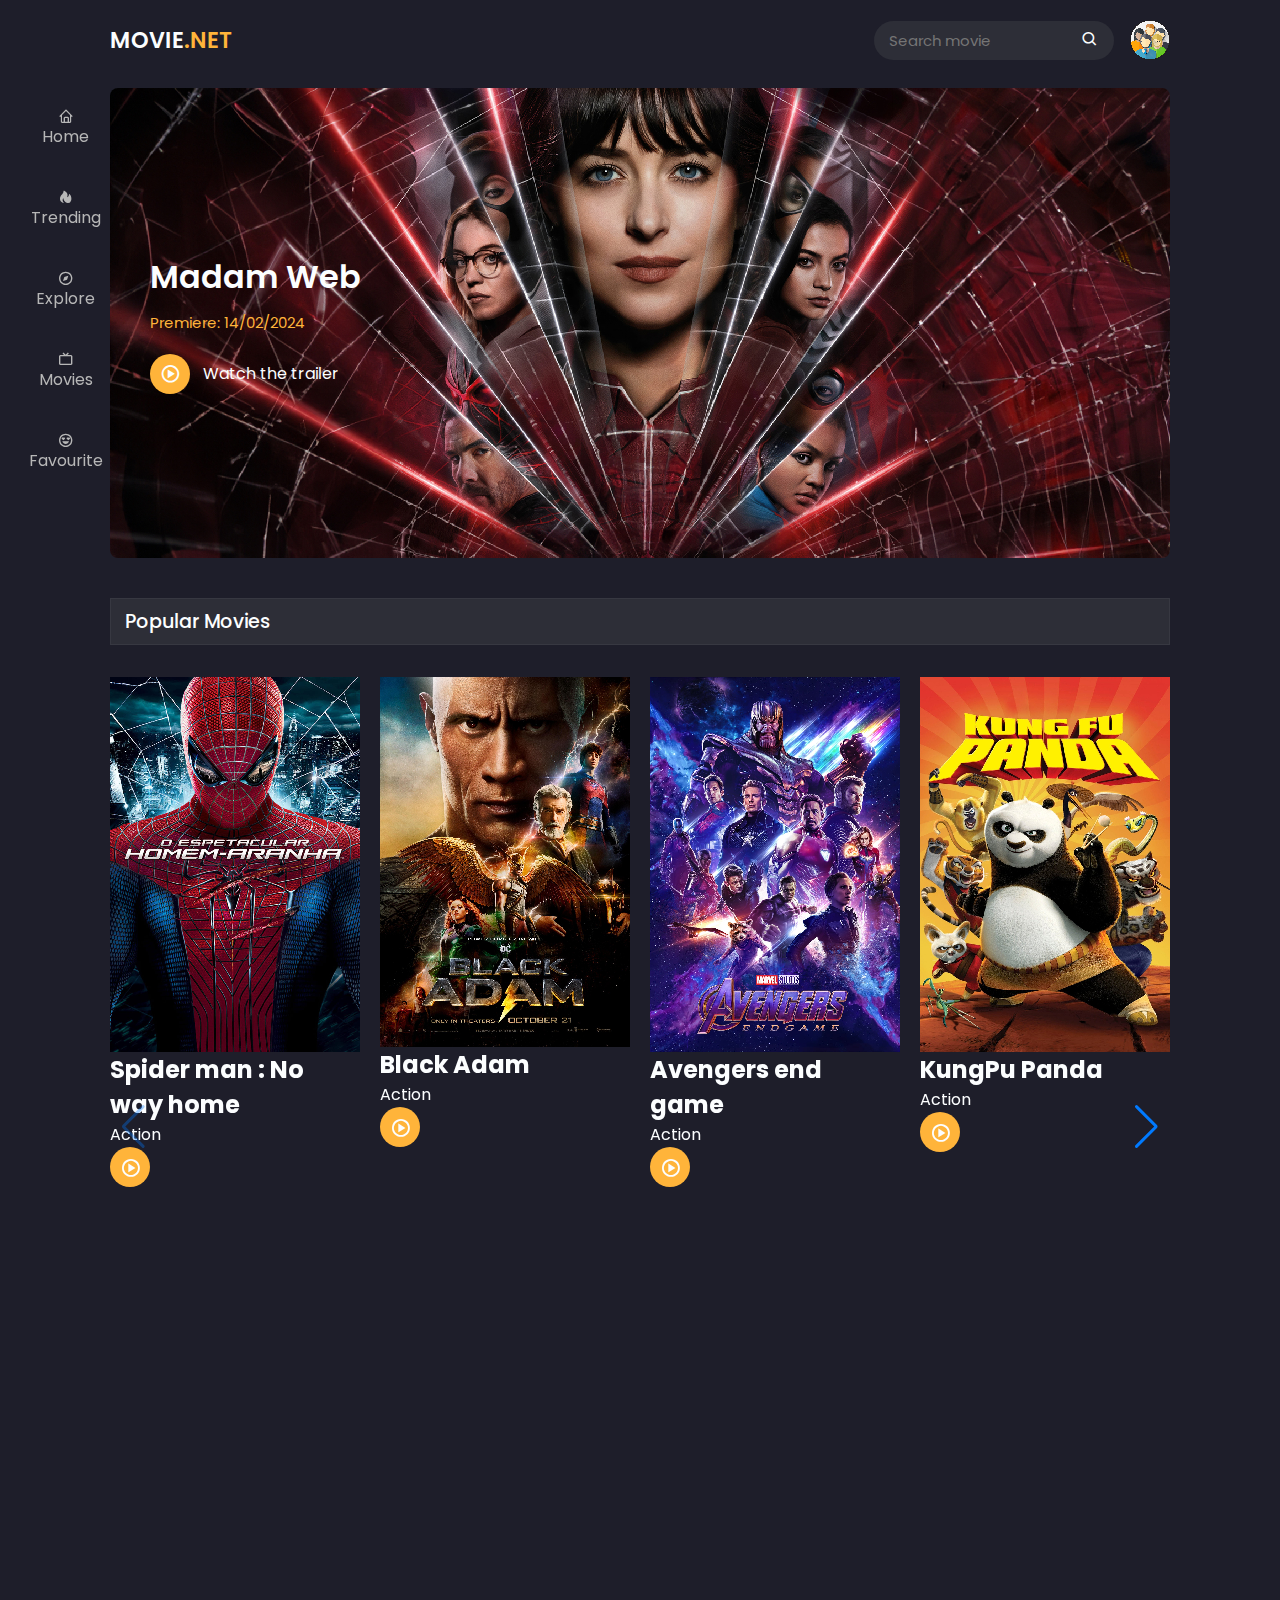
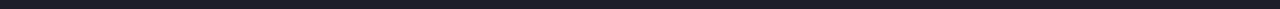
==== index.html @ 49a310e8 "bai don an co so" ====
<html lang="en">
<head>
    <meta charset="UTF-8">
    <meta name="viewport" content="width=device-width, initial-scale=1.0">
    <title>Xem Phim.net | Kho Phim hay mọi thời đại</title>
    <link rel="stylesheet" href="./style.css">
    <link rel="stylesheet" href="./css/swiper-bundle.min.css" class="css">
    <link rel="shortcut icon" href="img/fav-icon.png" type="image/x-icon">
    <link href='https://unpkg.com/boxicons@2.1.4/css/boxicons.min.css' rel='stylesheet'>
</head>
<body>
    <head>
        <div class="nav container">
            <a href="index.html" class="logo">
                Movie<span>.Net</span>
            </a>
            <div class="search-box">
                <input type="search" name="" id="search-input" placeholder="Search movie">
                <i class='bx bx-search'></i>
        </div>
        <a href="#" class="user">
            <img src="img/user.png" alt="" class="user-img">
        </a>
        <div class="navbar">
            <a href="#Home" class="nav-link">
                <i class='bx bx-home'></i>
                <span class="nav-link-title">Home</span>
            </a>
            <a href="#Trending" class="nav-link">
                <i class='bx bxs-hot'></i>
                <span class="nav-link-title">Trending</span>
            </a>
            <a href="#Explore" class="nav-link">
                <i class='bx bx-compass' ></i>
                <span class="nav-link-title">Explore</span>
            </a>
            <a href="#Movies" class="nav-link">
                <i class='bx bx-tv' ></i>
                <span class="nav-link-title">Movies</span>
            </a>
            <a href="#Favourite" class="nav-link">
                <i class='bx bx-happy-heart-eyes' ></i>
                <span class="nav-link-title">Favourite</span>
            </a>
        </div>
        </div>
    </head>
    <section class="home container" id="home">
        <img src="img/background1.jpg" alt="" class="home-img">
        <div class="home-text">
            <h1 class="home-title">Madam Web</h1>
            <p>Premiere: 14/02/2024</p>
            <a href="#" class="watch-btn">
                <i class='bx bx-play-circle'></i>
                <span>Watch the trailer</span>
            </a>
        </div>
    </section>
    <section class="popular container" id="">
        <div class="heading">
            <h2 class="heading-title">Popular Movies</h2>
        </div>
        <div class="popular-content swiper">
            <div class="swiper-wrapper">
                <!-- movie 1 -->
                <div class="swiper-slide">
                    <div class="movie-box">
                        <img src="img/spiderman.jpg" alt="" class="movie-box-">
                        <div class="box-">
                            <h2 class="movie-title">Spider man : No way home</h2>
                            <span class="movie-type">Action</span>
                            <a href="#" class="watch-btn play-btn">
                                <i class='bx bx-play-circle'></i>
                            </a>
                        </div>
                    </div>
                </div>
                <!-- movie 2 -->
                <div class="swiper-slide">
                    <div class="movie-box">
                        <img src="img/blackadam.jpg" alt="" class="movie-box-">
                        <div class="box-">
                            <h2 class="movie-title">Black Adam</h2>
                            <span class="movie-type">Action</span>
                            <a href="#" class="watch-btn play-btn">
                                <i class='bx bx-play-circle'></i>
                            </a>
                        </div>
                    </div>
                </div>
                <!-- movie 3 -->
                <div class="swiper-slide">
                    <div class="movie-box">
                        <img src="img/avenger.jpg" alt="" class="movie-box-">
                        <div class="box-">
                            <h2 class="movie-title">Avengers end game</h2>
                            <span class="movie-type">Action</span>
                            <a href="#" class="watch-btn play-btn">
                                <i class='bx bx-play-circle'></i>
                            </a>
                        </div>
                    </div>
                </div>
                <!-- movie 4 -->
                <div class="swiper-slide">
                    <div class="movie-box">
                        <img src="img/panda.jpg" alt="" class="movie-box-">
                        <div class="box-">
                            <h2 class="movie-title">KungPu Panda</h2>
                            <span class="movie-type">Action</span>
                            <a href="#" class="watch-btn play-btn">
                                <i class='bx bx-play-circle'></i>
                            </a>
                        </div>
                    </div>
                </div>
                <!-- movie 5 -->
                <div class="swiper-slide">
                    <div class="movie-box">
                        <img src="img/The Shawshank Redemption.jpg" alt="" class="movie-box-">
                        <div class="box-">
                            <h2 class="movie-title">The Shawshank Redemption</h2>
                            <span class="movie-type">Action</span>
                            <a href="#" class="watch-btn play-btn">
                                <i class='bx bx-play-circle'></i>
                            </a>
                        </div>
                    </div>
                </div>
                <!-- movie 6 -->
                <div class="swiper-slide">
                    <div class="movie-box">
                        <img src="img/thedark.jpg" alt="" class="movie-box-">
                        <div class="box-">
                            <h2 class="movie-title">The Dark Knight</h2>
                            <span class="movie-type">Action</span>
                            <a href="#" class="watch-btn play-btn">
                                <i class='bx bx-play-circle'></i>
                            </a>
                        </div>
                    </div>
                </div>
                <!-- movie 7 -->
                <div class="swiper-slide">
                    <div class="movie-box">
                        <img src="img/meodihia.jpg" alt="" class="movie-box-">
                        <div class="box-">
                            <h2 class="movie-title">Puss in Boots: The Last Wish</h2>
                            <span class="movie-type">Action</span>
                            <a href="#" class="watch-btn play-btn">
                                <i class='bx bx-play-circle'></i>
                            </a>
                        </div>
                    </div>
                </div>
                <!-- movie 8 -->
                <div class="swiper-slide">
                    <div class="movie-box">
                        <img src="img/aquaman.jpg" alt="" class="movie-box-">
                        <div class="box-">
                            <h2 class="movie-title">Aquaman and the Lost Kingdom</h2>
                            <span class="movie-type">Action</span>
                            <a href="#" class="watch-btn play-btn">
                                <i class='bx bx-play-circle'></i>
                            </a>
                        </div>
                    </div>
                </div>


              </div>
              <div class="swiper-button-next"></div>
              <div class="swiper-button-prev"></div>
        </div>
    </section>






    <script src="./js/swiper-bundle.min.js"></script>
    <script src="js/main.js"></script>
</body>
</html>
---- style.css ----
@import url('https://fonts.googleapis.com/css2?family=Poppins:wght@400;500;600;700&display=swap');
*{
    font-family: "Poppins", sans-serif;
    margin: 0;
    padding: 0;
    scroll-behavior: smooth;
    box-sizing: border-box;
    scroll-padding-top: 2rem;
}

:root{
    --main-color: #ffb43a;
    --hover-color: hsl(37, 94%, 57%);
    --body-color: #1e1e2a;
    --container-color: #2d2e37;
    --text-color : #fcfeff;
}

a{
    text-decoration: none;
}

li{
    list-style: none;
}
section{
    padding: 3rem 0 2rem;
}
img {
    width: 100%;
    image-rendering: pixelated;
}
.bx{
    cursor: pointer;
}

body{
    background-color: var(--body-color) ;
    color: var(--text-color);
} 

.container{
    max-width: 1060px;
    margin: auto;
    width: 100%;
}
header{
    position: fixed;
    top: 0;
    left: 0;
    width: 100%;
    background: var(--body-color);
    z-index: 100;
}
.nav{
    display: flex;
    align-items: center;
    justify-content: center;
    padding: 20px 0;
}
.logo{
    font-size: 1.4rem;
    color: var(--text-color);
    font-weight: 600;
    text-transform: uppercase;
    margin: 0 auto 0 0;
}
.logo span{
    color: var(--main-color);
}
.search-box{
    max-width: 240px;
    width: 100%;
    display: flex;
    align-items: center;
    column-gap: 0.7rem;
    padding: 8px 15px;
    background: var(--container-color);
    border-radius: 4rem;
    margin-right: 1rem;
}
.search-box .bx:hover {
    color: var(--main-color);
}
.search-box .bx{
    font-size: 1.1rem;
}
#search-input{
    width: 100%;
    border: none;
    outline: none;
    color: var(--text-color);
    background: transparent;
    font-size: 0.938rem;
}
.user{
    display: flex;
}
.user-img{
    width: 40px;
    height: 40px;
    border-radius: 50%;
    object-fit: cover;
    object-position: center;
}

.navbar{
    position: fixed;
    top: 12%;
    transform: translate(-15%);
    left: 40px;
    display: flex;
    flex-direction: column;
    row-gap: 2.5rem;
}
.nav-link{
    display: flex;
    flex-direction: column;
    align-items: center;
    color: #b7b7b7;
}
.nav-link:hover{
    color: var(--text-color);
    transition: 0.3s all linear;
}
.home{
    position: relative;
    min-height: 470px;
    display: flex;
    align-items: center;
    margin-top: 0rem !important;
    border-radius: 0.5rem;
}
.home-img{
    position: absolute;
    width: 100%;
    height: 100%;
    z-index: -1;
    object-fit: cover;
    border-radius: 0.5rem;
}
.home-text{
    padding: 40px; 
}
.home-title{
    font-size: 2rem;
    font-weight: 600;
}
.home-text p{
    font-size: 0.938rem;
    margin: 10px 0 20px;
    color: var(--main-color);
}
.watch-btn{
    display: flex;
    align-items: center;
    column-gap: 0.8rem;
    color: var(--text-color);
}
.watch-btn .bx{
    font-size: 21px;
    background: var(--main-color);
    width: 40px;
    height: 40px;
    border-radius: 50%;
    display: flex;
    align-items: center;
    justify-content: center;
}
.watch-btn .bx:hover{
    background: var(--hover-color);
}
.watch-btn span{
    font-size: 1rem;
    font-weight: 400;
}
.heading{
    display: flex;
    align-items: center;
    justify-content: space-between;
    background: var(--container-color);
    padding: 8px 14px;
    border: 1px solid hsl(200 100% 99% / 5%);
    margin-bottom: 2rem;
}
.heading-title{
    font-size: 1.2rem;
    font-weight: 500;
}
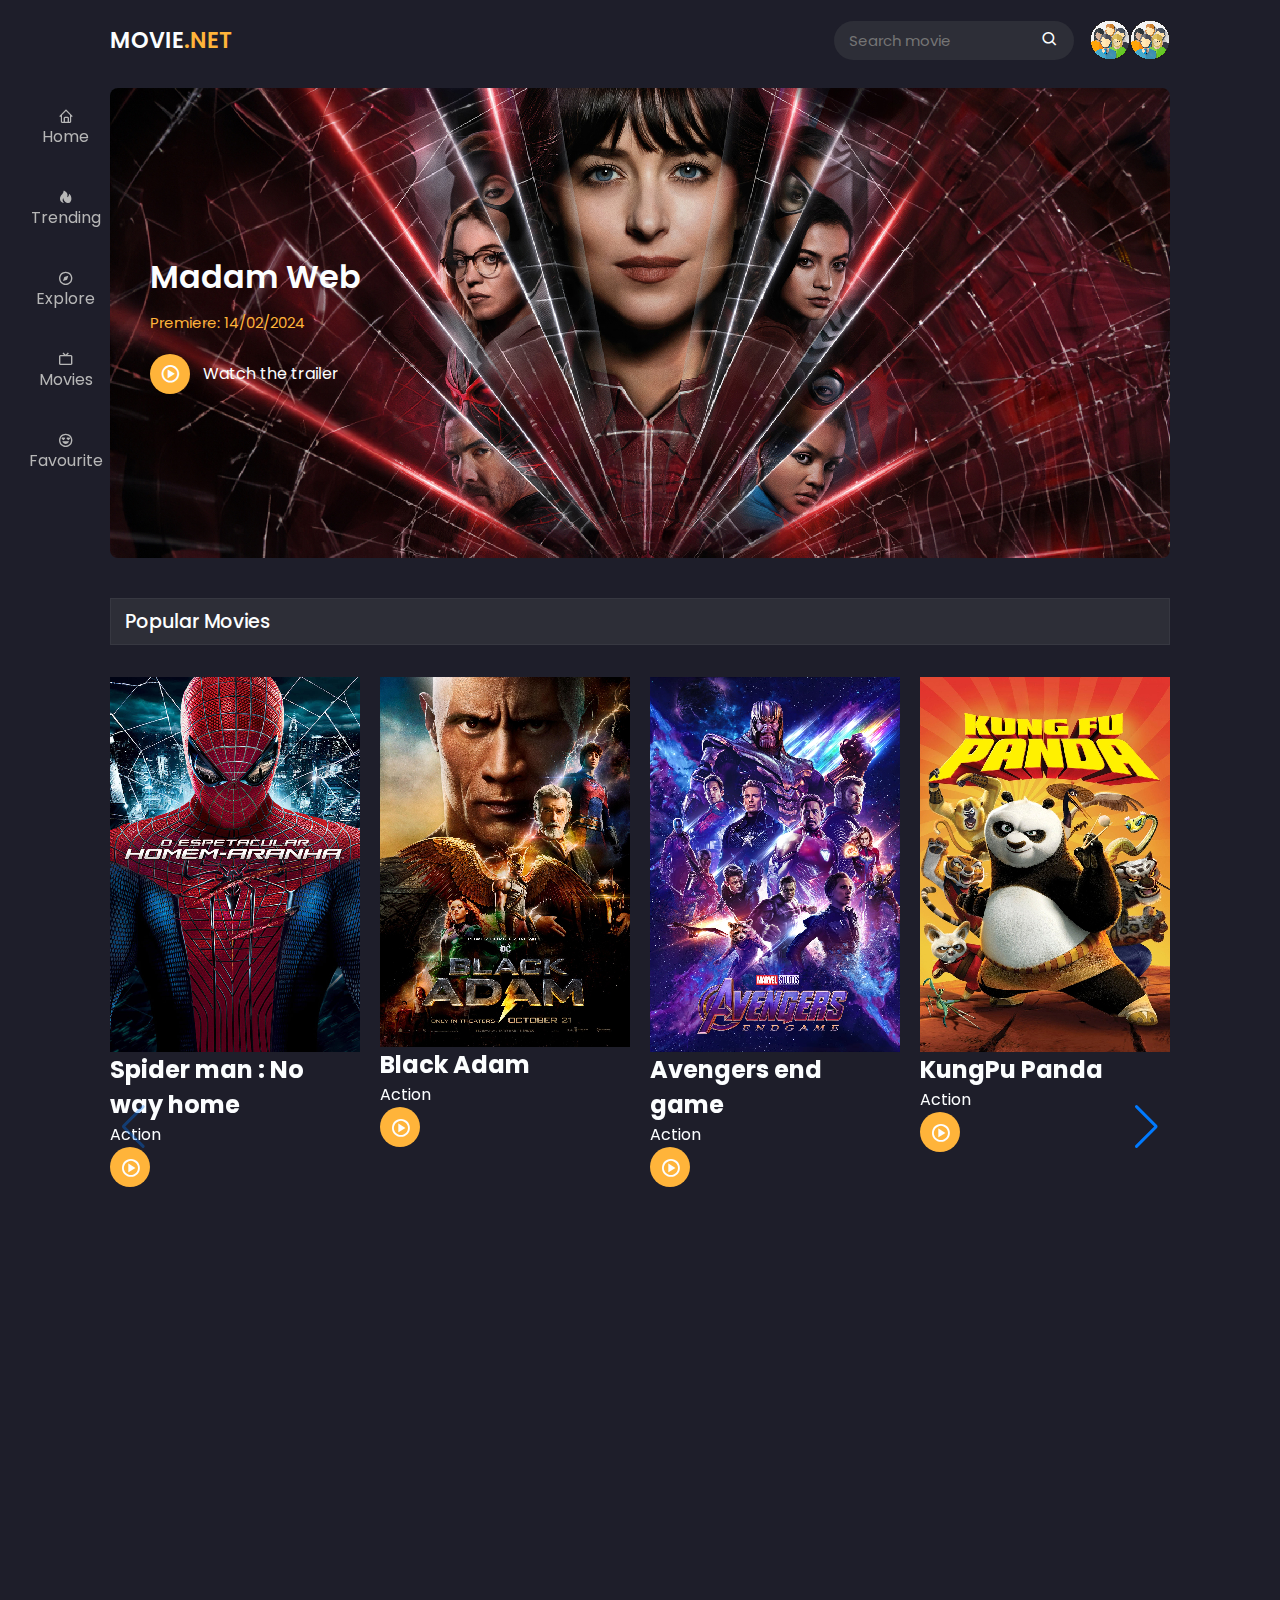
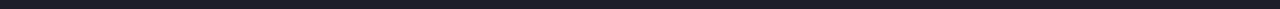
==== commit 5ae25f6e: "nay tui sua nha" ====
--- a/index.html
+++ b/index.html
@@ -18,6 +18,9 @@
                 <input type="search" name="" id="search-input" placeholder="Search movie">
                 <i class='bx bx-search'></i>
         </div>
+        <a href="#" class="user">
+            <img src="img/user.png" alt="" class="user-img">
+        </a>
         <a href="#" class="user">
             <img src="img/user.png" alt="" class="user-img">
         </a>
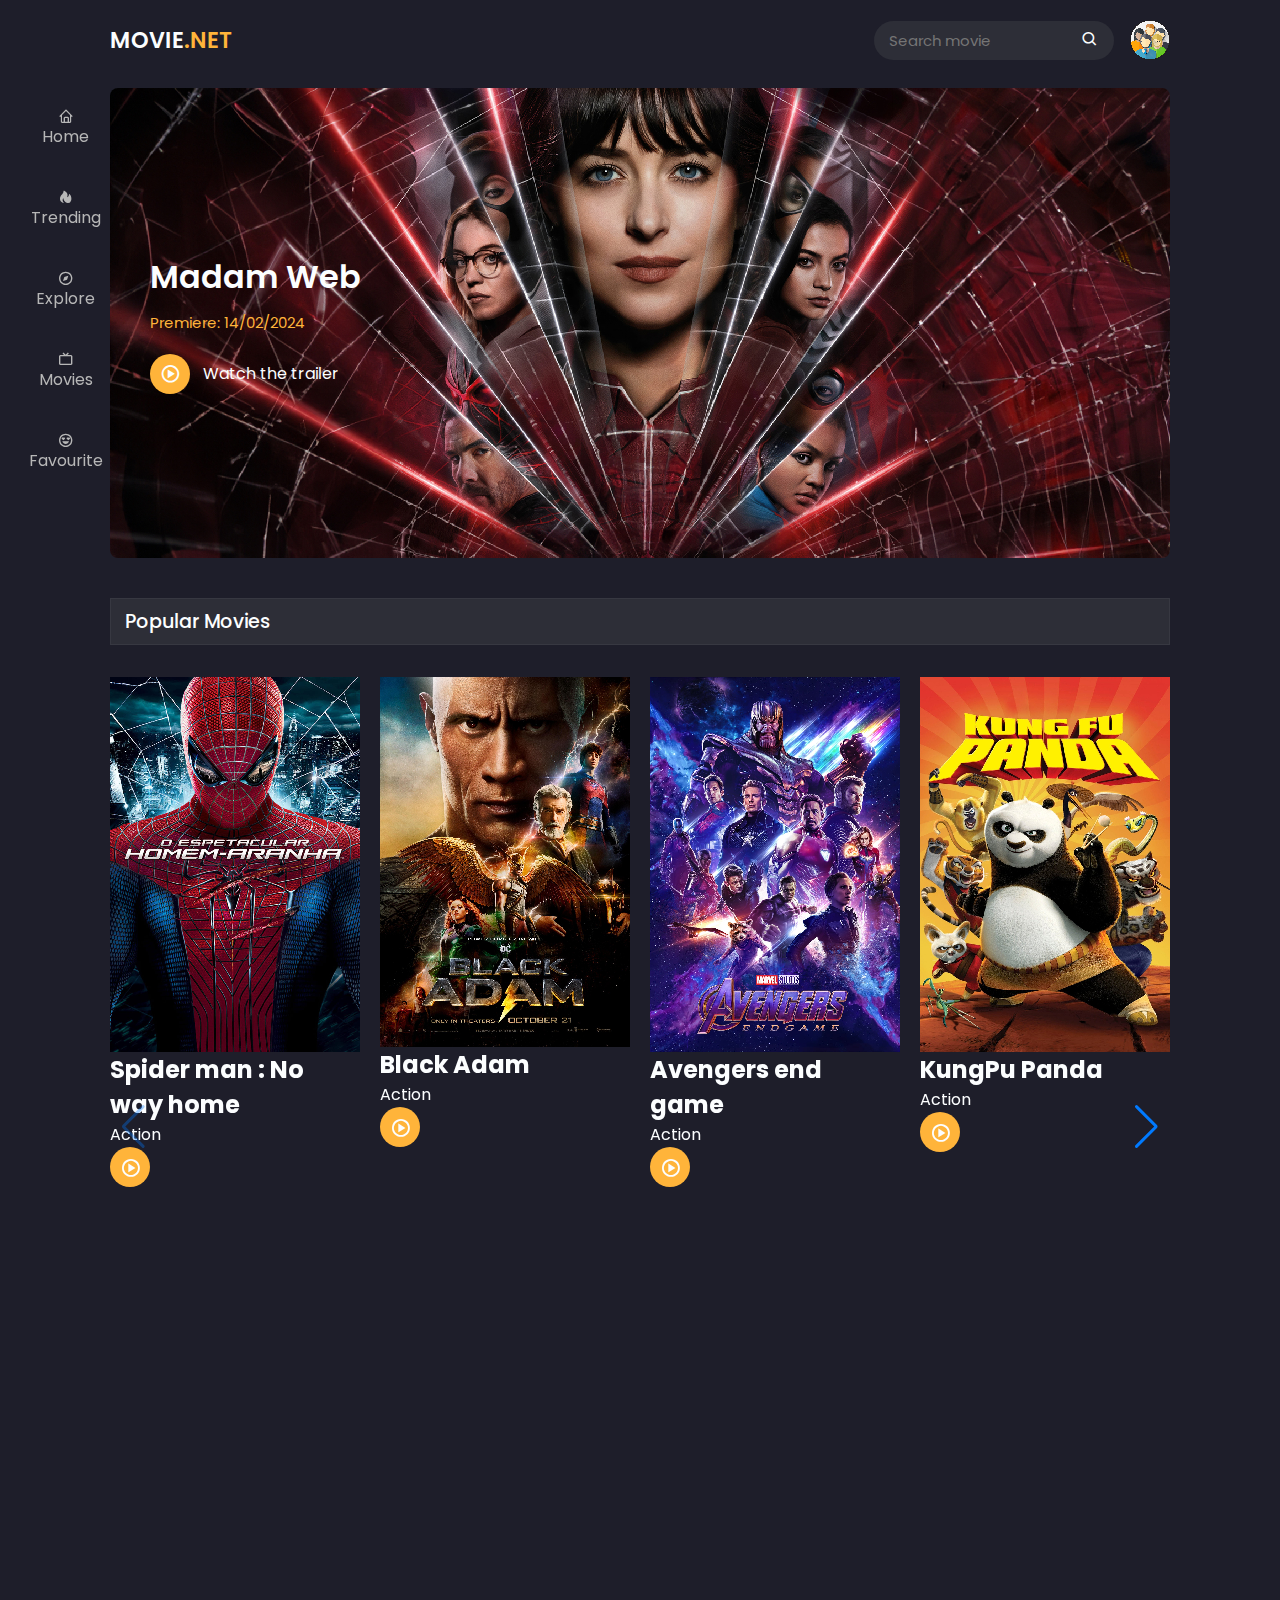
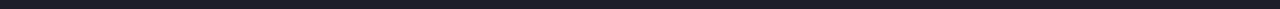
==== commit cc8147c2: "moi ne" ====
--- a/index.html
+++ b/index.html
@@ -18,9 +18,6 @@
                 <input type="search" name="" id="search-input" placeholder="Search movie">
                 <i class='bx bx-search'></i>
         </div>
-        <a href="#" class="user">
-            <img src="img/user.png" alt="" class="user-img">
-        </a>
         <a href="#" class="user">
             <img src="img/user.png" alt="" class="user-img">
         </a>
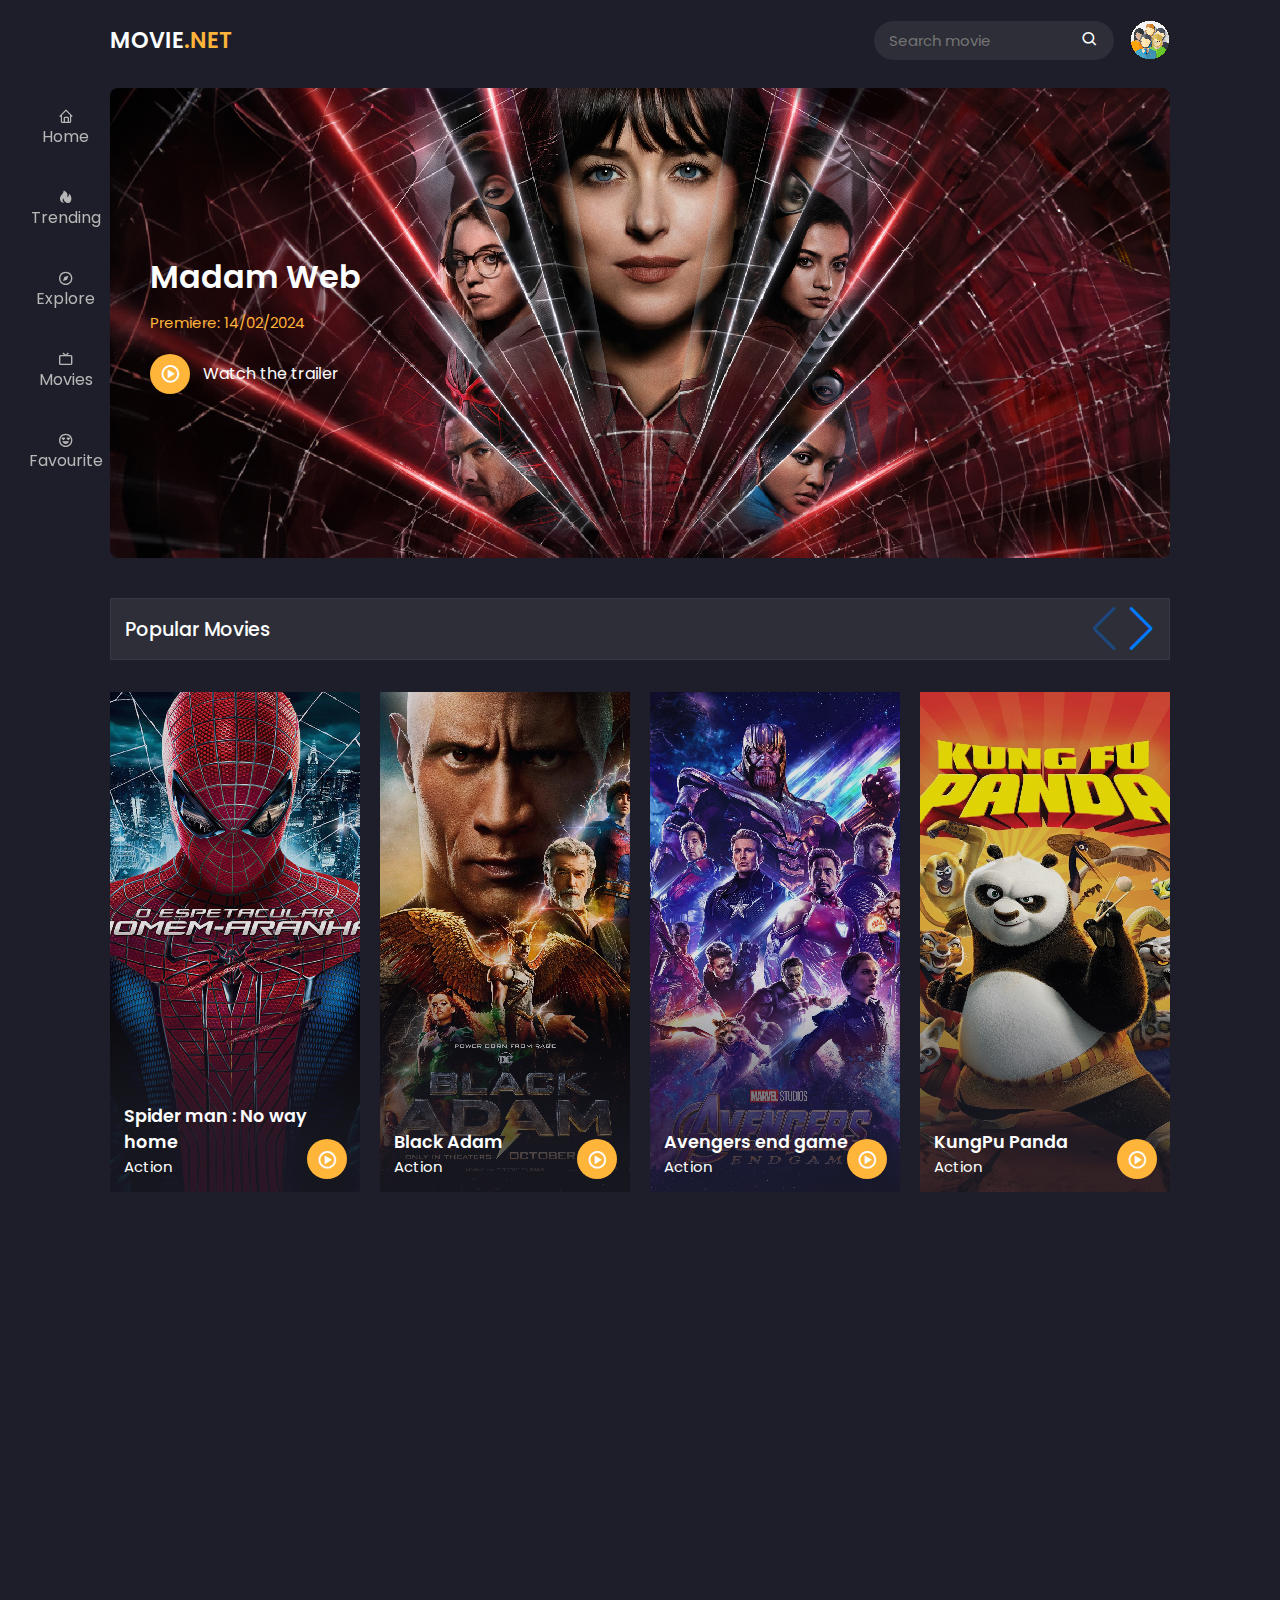
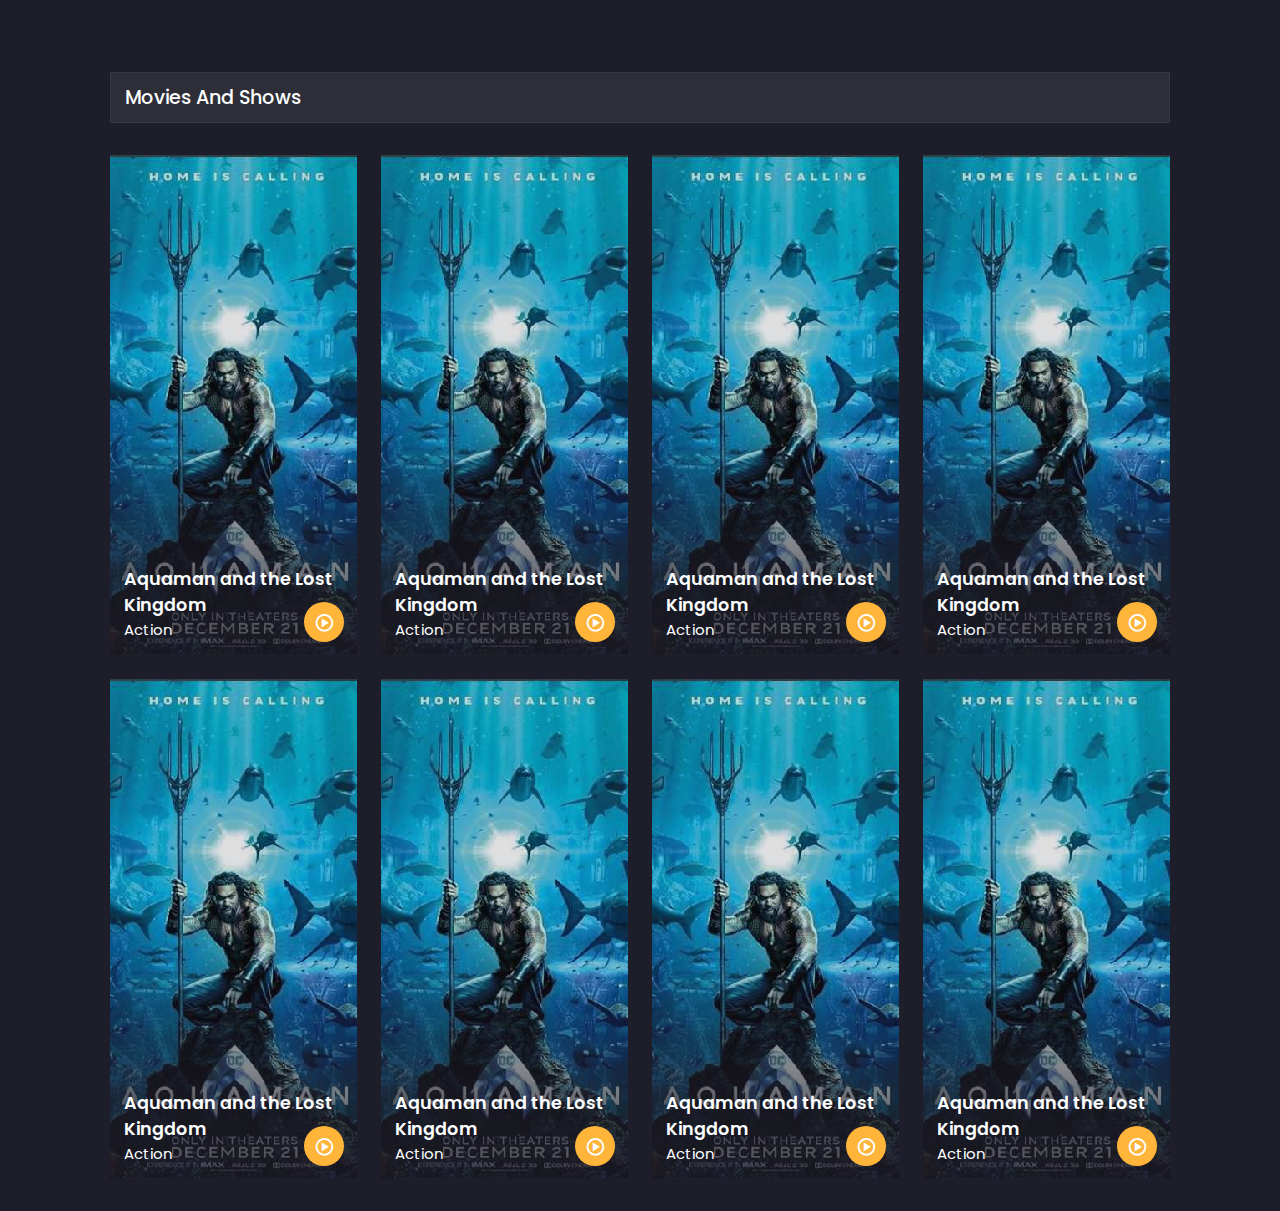
==== commit eaa2244f: "mới nữa nè 23h26p/27/3" ====
--- a/index.html
+++ b/index.html
@@ -59,14 +59,18 @@
     <section class="popular container" id="">
         <div class="heading">
             <h2 class="heading-title">Popular Movies</h2>
+            <div class="swiper-btn">
+                <div class="swiper-button-prev"></div>
+                <div class="swiper-button-next"></div>
+            </div>
         </div>
         <div class="popular-content swiper">
             <div class="swiper-wrapper">
                 <!-- movie 1 -->
                 <div class="swiper-slide">
                     <div class="movie-box">
-                        <img src="img/spiderman.jpg" alt="" class="movie-box-">
-                        <div class="box-">
+                        <img src="img/spiderman.jpg" alt="" class="movie-box-img">
+                        <div class="box-text">
                             <h2 class="movie-title">Spider man : No way home</h2>
                             <span class="movie-type">Action</span>
                             <a href="#" class="watch-btn play-btn">
@@ -78,8 +82,8 @@
                 <!-- movie 2 -->
                 <div class="swiper-slide">
                     <div class="movie-box">
-                        <img src="img/blackadam.jpg" alt="" class="movie-box-">
-                        <div class="box-">
+                        <img src="img/blackadam.jpg" alt="" class="movie-box-img">
+                        <div class="box-text">
                             <h2 class="movie-title">Black Adam</h2>
                             <span class="movie-type">Action</span>
                             <a href="#" class="watch-btn play-btn">
@@ -91,8 +95,8 @@
                 <!-- movie 3 -->
                 <div class="swiper-slide">
                     <div class="movie-box">
-                        <img src="img/avenger.jpg" alt="" class="movie-box-">
-                        <div class="box-">
+                        <img src="img/avenger.jpg" alt="" class="movie-box-img">
+                        <div class="box-text">
                             <h2 class="movie-title">Avengers end game</h2>
                             <span class="movie-type">Action</span>
                             <a href="#" class="watch-btn play-btn">
@@ -104,8 +108,8 @@
                 <!-- movie 4 -->
                 <div class="swiper-slide">
                     <div class="movie-box">
-                        <img src="img/panda.jpg" alt="" class="movie-box-">
-                        <div class="box-">
+                        <img src="img/panda.jpg" alt="" class="movie-box-img">
+                        <div class="box-text">
                             <h2 class="movie-title">KungPu Panda</h2>
                             <span class="movie-type">Action</span>
                             <a href="#" class="watch-btn play-btn">
@@ -117,8 +121,8 @@
                 <!-- movie 5 -->
                 <div class="swiper-slide">
                     <div class="movie-box">
-                        <img src="img/The Shawshank Redemption.jpg" alt="" class="movie-box-">
-                        <div class="box-">
+                        <img src="img/The Shawshank Redemption.jpg" alt="" class="movie-box-img">
+                        <div class="box-text">
                             <h2 class="movie-title">The Shawshank Redemption</h2>
                             <span class="movie-type">Action</span>
                             <a href="#" class="watch-btn play-btn">
@@ -130,8 +134,8 @@
                 <!-- movie 6 -->
                 <div class="swiper-slide">
                     <div class="movie-box">
-                        <img src="img/thedark.jpg" alt="" class="movie-box-">
-                        <div class="box-">
+                        <img src="img/thedark.jpg" alt="" class="movie-box-img">
+                        <div class="box-text">
                             <h2 class="movie-title">The Dark Knight</h2>
                             <span class="movie-type">Action</span>
                             <a href="#" class="watch-btn play-btn">
@@ -143,8 +147,8 @@
                 <!-- movie 7 -->
                 <div class="swiper-slide">
                     <div class="movie-box">
-                        <img src="img/meodihia.jpg" alt="" class="movie-box-">
-                        <div class="box-">
+                        <img src="img/meodihia.jpg" alt="" class="movie-box-img">
+                        <div class="box-text">
                             <h2 class="movie-title">Puss in Boots: The Last Wish</h2>
                             <span class="movie-type">Action</span>
                             <a href="#" class="watch-btn play-btn">
@@ -156,8 +160,8 @@
                 <!-- movie 8 -->
                 <div class="swiper-slide">
                     <div class="movie-box">
-                        <img src="img/aquaman.jpg" alt="" class="movie-box-">
-                        <div class="box-">
+                        <img src="img/aquaman.jpg" alt="" class="movie-box-img">
+                        <div class="box-text">
                             <h2 class="movie-title">Aquaman and the Lost Kingdom</h2>
                             <span class="movie-type">Action</span>
                             <a href="#" class="watch-btn play-btn">
@@ -169,11 +173,105 @@
 
 
               </div>
-              <div class="swiper-button-next"></div>
-              <div class="swiper-button-prev"></div>
+              
         </div>
     </section>
-
+    <section class="movies container" id="movies">
+        <div class="heading">
+            <h2 class="heading-title">Movies And Shows</h2>
+        </div>
+            <div class="movies-content">
+                <!-- movie 1 -->
+                <div class="movie-box">
+                    <img src="img/auqamashows.jpg" alt="" class="movie-box-img">
+                    <div class="box-text">
+                        <h2 class="movie-title">Aquaman and the Lost Kingdom</h2>
+                        <span class="movie-type">Action</span>
+                        <a href="#" class="watch-btn play-btn">
+                            <i class='bx bx-play-circle'></i>
+                        </a>
+                    </div>
+                </div>
+                 <!-- movie 1 -->
+                 <div class="movie-box">
+                    <img src="img/auqamashows.jpg" alt="" class="movie-box-img">
+                    <div class="box-text">
+                        <h2 class="movie-title">Aquaman and the Lost Kingdom</h2>
+                        <span class="movie-type">Action</span>
+                        <a href="#" class="watch-btn play-btn">
+                            <i class='bx bx-play-circle'></i>
+                        </a>
+                    </div>
+                </div>
+                 <!-- movie 1 -->
+                 <div class="movie-box">
+                    <img src="img/auqamashows.jpg" alt="" class="movie-box-img">
+                    <div class="box-text">
+                        <h2 class="movie-title">Aquaman and the Lost Kingdom</h2>
+                        <span class="movie-type">Action</span>
+                        <a href="#" class="watch-btn play-btn">
+                            <i class='bx bx-play-circle'></i>
+                        </a>
+                    </div>
+                </div>
+                 <!-- movie 1 -->
+                 <div class="movie-box">
+                    <img src="img/auqamashows.jpg" alt="" class="movie-box-img">
+                    <div class="box-text">
+                        <h2 class="movie-title">Aquaman and the Lost Kingdom</h2>
+                        <span class="movie-type">Action</span>
+                        <a href="#" class="watch-btn play-btn">
+                            <i class='bx bx-play-circle'></i>
+                        </a>
+                    </div>
+                </div>
+                 <!-- movie 1 -->
+                 <div class="movie-box">
+                    <img src="img/auqamashows.jpg" alt="" class="movie-box-img">
+                    <div class="box-text">
+                        <h2 class="movie-title">Aquaman and the Lost Kingdom</h2>
+                        <span class="movie-type">Action</span>
+                        <a href="#" class="watch-btn play-btn">
+                            <i class='bx bx-play-circle'></i>
+                        </a>
+                    </div>
+                </div>
+                 <!-- movie 1 -->
+                 <div class="movie-box">
+                    <img src="img/auqamashows.jpg" alt="" class="movie-box-img">
+                    <div class="box-text">
+                        <h2 class="movie-title">Aquaman and the Lost Kingdom</h2>
+                        <span class="movie-type">Action</span>
+                        <a href="#" class="watch-btn play-btn">
+                            <i class='bx bx-play-circle'></i>
+                        </a>
+                    </div>
+                </div>
+                 <!-- movie 1 -->
+                 <div class="movie-box">
+                    <img src="img/auqamashows.jpg" alt="" class="movie-box-img">
+                    <div class="box-text">
+                        <h2 class="movie-title">Aquaman and the Lost Kingdom</h2>
+                        <span class="movie-type">Action</span>
+                        <a href="#" class="watch-btn play-btn">
+                            <i class='bx bx-play-circle'></i>
+                        </a>
+                    </div>
+                </div>
+                 <!-- movie 1 -->
+                 <div class="movie-box">
+                    <img src="img/auqamashows.jpg" alt="" class="movie-box-img">
+                    <div class="box-text">
+                        <h2 class="movie-title">Aquaman and the Lost Kingdom</h2>
+                        <span class="movie-type">Action</span>
+                        <a href="#" class="watch-btn play-btn">
+                            <i class='bx bx-play-circle'></i>
+                        </a>
+                    </div>
+                </div>
+            </div>
+        
+    </section>
 
 
 
--- a/style.css
+++ b/style.css
@@ -186,4 +186,63 @@
 .heading-title{
     font-size: 1.2rem;
     font-weight: 500;
-}+}
+.movie-box{
+    position: relative;
+    width: 100%;
+    height: 500px;
+    overflow: hidden;
+}
+.movie-box-img{
+    width: 100%;
+    height: 100%;
+    object-fit: cover;
+}
+.movie-box .box-text{
+    position: absolute;
+    bottom: 0;
+    left: 0;
+    width: 100%;
+    height: 100%;
+    display: flex;
+    flex-direction: column;
+    justify-content: flex-end;
+    padding: 14px;
+    background: linear-gradient(8deg, hsl(240 17% 14% / 74%)14%,
+                                    hsl(240 17% 14% / 14%) 44%);
+    overflow: hidden;
+}
+.movie-title{
+    font-size: 1.1rem;
+    font-weight: 600;
+}
+.movie-type{
+    font-size: 0.938rem;
+}
+.play-btn{
+    position: absolute;
+    bottom: 0.8rem;
+    right: 0.8rem;
+}
+.swiper-btn{
+    display: flex;
+}
+.swiper-button-next, 
+.swiper-button-prev{
+    position: static !important;
+    margin: 0 0 0 10px !important;
+}
+.swiper-button-next::after 
+.swiper-button-prev::after{
+    color: var(--text-color);
+    font-size: 18px !important;
+    font-weight: 700;
+}
+.movies .heading{
+    padding: 10px 14px;
+}
+.movies-content{
+    display: grid;
+    grid-template-columns: repeat(auto-fit, minmax(247px, 1fr));
+    gap: 1.5rem;
+}   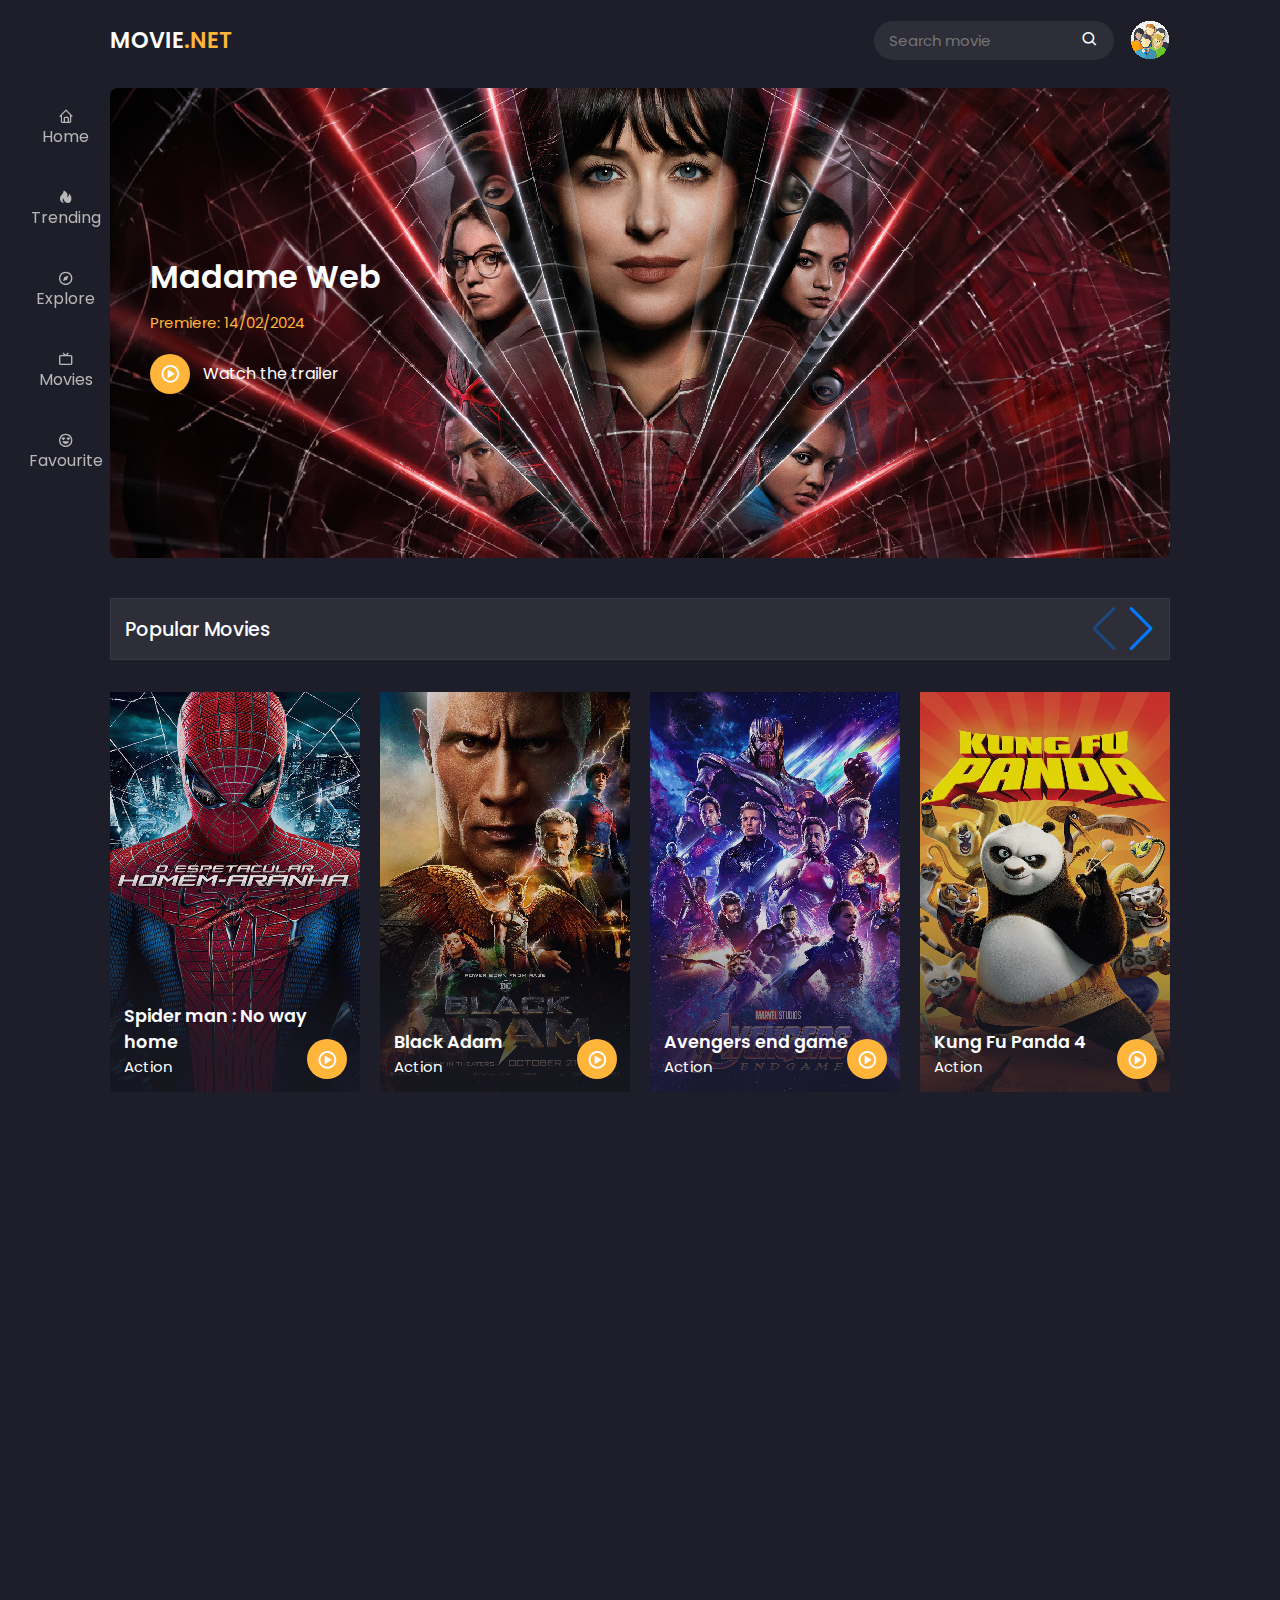
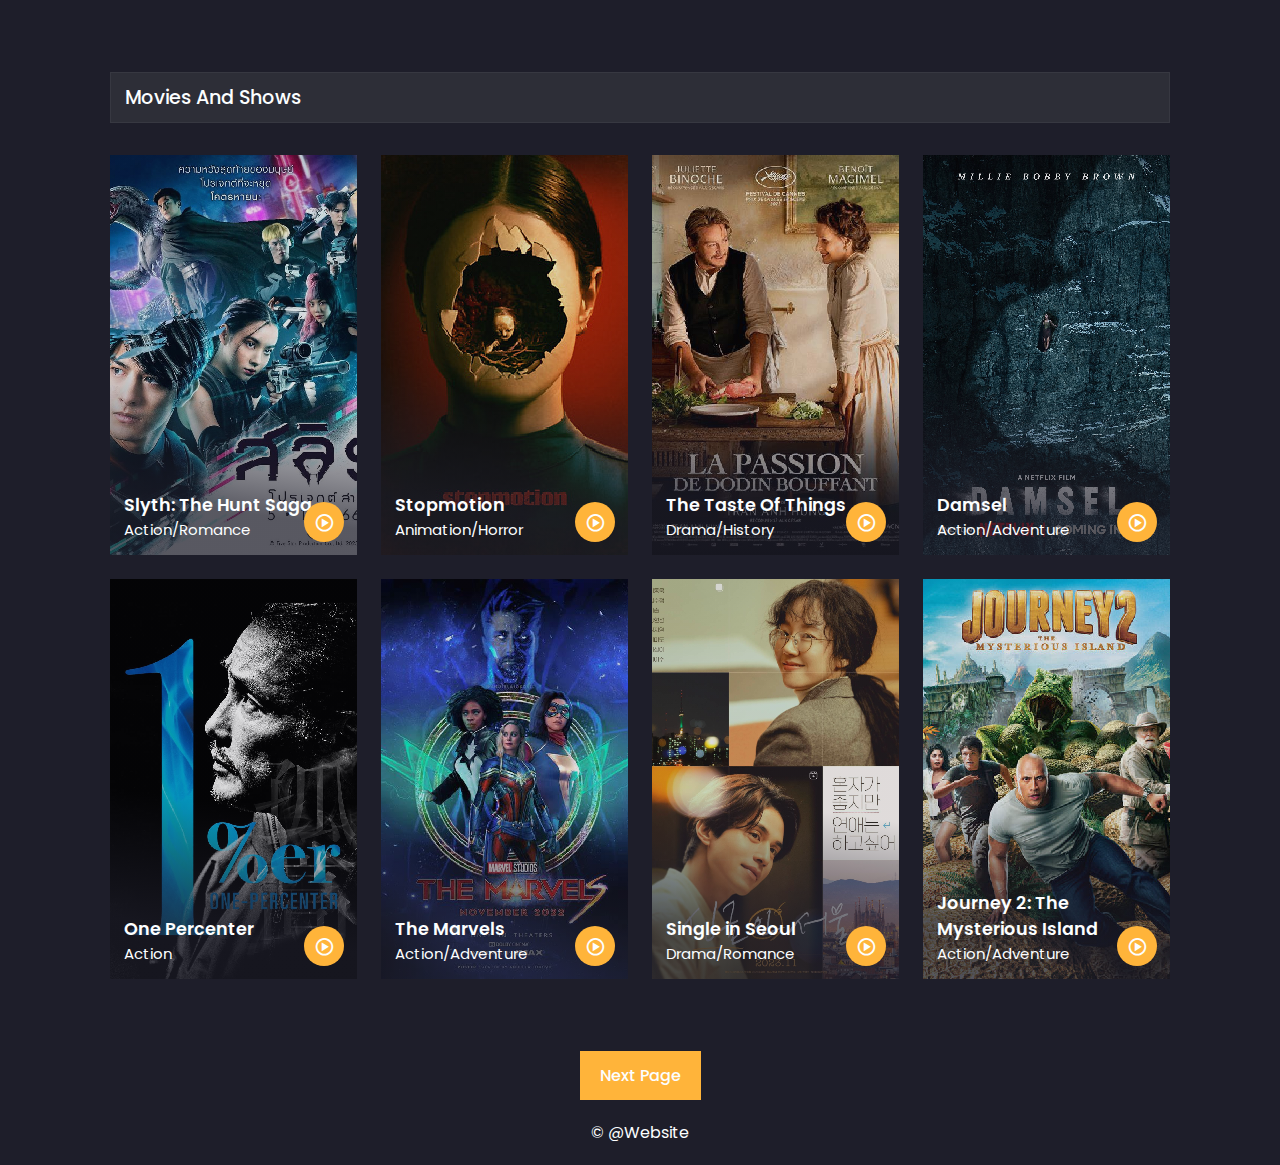
==== commit e9a78f42: "bài mới 22h32p 28/3" ====
--- a/index.html
+++ b/index.html
@@ -26,15 +26,15 @@
                 <i class='bx bx-home'></i>
                 <span class="nav-link-title">Home</span>
             </a>
-            <a href="#Trending" class="nav-link">
+            <a href="#popular" class="nav-link">
                 <i class='bx bxs-hot'></i>
                 <span class="nav-link-title">Trending</span>
             </a>
-            <a href="#Explore" class="nav-link">
+            <a href="#movies" class="nav-link">
                 <i class='bx bx-compass' ></i>
                 <span class="nav-link-title">Explore</span>
             </a>
-            <a href="#Movies" class="nav-link">
+            <a href="play-page.html" class="nav-link">
                 <i class='bx bx-tv' ></i>
                 <span class="nav-link-title">Movies</span>
             </a>
@@ -48,7 +48,7 @@
     <section class="home container" id="home">
         <img src="img/background1.jpg" alt="" class="home-img">
         <div class="home-text">
-            <h1 class="home-title">Madam Web</h1>
+            <h1 class="home-title">Madame Web</h1>
             <p>Premiere: 14/02/2024</p>
             <a href="#" class="watch-btn">
                 <i class='bx bx-play-circle'></i>
@@ -56,7 +56,7 @@
             </a>
         </div>
     </section>
-    <section class="popular container" id="">
+    <section class="popular container" id="popular">
         <div class="heading">
             <h2 class="heading-title">Popular Movies</h2>
             <div class="swiper-btn">
@@ -73,7 +73,7 @@
                         <div class="box-text">
                             <h2 class="movie-title">Spider man : No way home</h2>
                             <span class="movie-type">Action</span>
-                            <a href="#" class="watch-btn play-btn">
+                            <a href="./play-page.html" class="watch-btn play-btn">
                                 <i class='bx bx-play-circle'></i>
                             </a>
                         </div>
@@ -110,7 +110,7 @@
                     <div class="movie-box">
                         <img src="img/panda.jpg" alt="" class="movie-box-img">
                         <div class="box-text">
-                            <h2 class="movie-title">KungPu Panda</h2>
+                            <h2 class="movie-title">Kung Fu Panda 4</h2>
                             <span class="movie-type">Action</span>
                             <a href="#" class="watch-btn play-btn">
                                 <i class='bx bx-play-circle'></i>
@@ -183,87 +183,87 @@
             <div class="movies-content">
                 <!-- movie 1 -->
                 <div class="movie-box">
-                    <img src="img/auqamashows.jpg" alt="" class="movie-box-img">
-                    <div class="box-text">
-                        <h2 class="movie-title">Aquaman and the Lost Kingdom</h2>
+                    <img src="img/Sthyththehunt.jpg" alt="" class="movie-box-img">
+                    <div class="box-text">
+                        <h2 class="movie-title">Slyth: The Hunt Saga</h2>
+                        <span class="movie-type">Action/Romance</span>
+                        <a href="#" class="watch-btn play-btn">
+                            <i class='bx bx-play-circle'></i>
+                        </a>
+                    </div>
+                </div>
+                 <!-- movie 2 -->
+                 <div class="movie-box">
+                    <img src="img/Stop.jpg" alt="" class="movie-box-img">
+                    <div class="box-text">
+                        <h2 class="movie-title">Stopmotion</h2>
+                        <span class="movie-type">Animation/Horror</span>
+                        <a href="#" class="watch-btn play-btn">
+                            <i class='bx bx-play-circle'></i>
+                        </a>
+                    </div>
+                </div>
+                 <!-- movie 3 -->
+                 <div class="movie-box">
+                    <img src="img/thetasteofthing.jpg" alt="" class="movie-box-img">
+                    <div class="box-text">
+                        <h2 class="movie-title">The Taste Of Things</h2>
+                        <span class="movie-type">Drama/History</span>
+                        <a href="#" class="watch-btn play-btn">
+                            <i class='bx bx-play-circle'></i>
+                        </a>
+                    </div>
+                </div>
+                 <!-- movie 4 -->
+                 <div class="movie-box">
+                    <img src="img/Damsel.jpg" alt="" class="movie-box-img">
+                    <div class="box-text">
+                        <h2 class="movie-title">Damsel</h2>
+                        <span class="movie-type">Action/Adventure</span>
+                        <a href="#" class="watch-btn play-btn">
+                            <i class='bx bx-play-circle'></i>
+                        </a>
+                    </div>
+                </div>
+                 <!-- movie 5 -->
+                 <div class="movie-box">
+                    <img src="img/1per.jpg" alt="" class="movie-box-img">
+                    <div class="box-text">
+                        <h2 class="movie-title">One Percenter</h2>
                         <span class="movie-type">Action</span>
                         <a href="#" class="watch-btn play-btn">
                             <i class='bx bx-play-circle'></i>
                         </a>
                     </div>
                 </div>
-                 <!-- movie 1 -->
-                 <div class="movie-box">
-                    <img src="img/auqamashows.jpg" alt="" class="movie-box-img">
-                    <div class="box-text">
-                        <h2 class="movie-title">Aquaman and the Lost Kingdom</h2>
-                        <span class="movie-type">Action</span>
-                        <a href="#" class="watch-btn play-btn">
-                            <i class='bx bx-play-circle'></i>
-                        </a>
-                    </div>
-                </div>
-                 <!-- movie 1 -->
-                 <div class="movie-box">
-                    <img src="img/auqamashows.jpg" alt="" class="movie-box-img">
-                    <div class="box-text">
-                        <h2 class="movie-title">Aquaman and the Lost Kingdom</h2>
-                        <span class="movie-type">Action</span>
-                        <a href="#" class="watch-btn play-btn">
-                            <i class='bx bx-play-circle'></i>
-                        </a>
-                    </div>
-                </div>
-                 <!-- movie 1 -->
-                 <div class="movie-box">
-                    <img src="img/auqamashows.jpg" alt="" class="movie-box-img">
-                    <div class="box-text">
-                        <h2 class="movie-title">Aquaman and the Lost Kingdom</h2>
-                        <span class="movie-type">Action</span>
-                        <a href="#" class="watch-btn play-btn">
-                            <i class='bx bx-play-circle'></i>
-                        </a>
-                    </div>
-                </div>
-                 <!-- movie 1 -->
-                 <div class="movie-box">
-                    <img src="img/auqamashows.jpg" alt="" class="movie-box-img">
-                    <div class="box-text">
-                        <h2 class="movie-title">Aquaman and the Lost Kingdom</h2>
-                        <span class="movie-type">Action</span>
-                        <a href="#" class="watch-btn play-btn">
-                            <i class='bx bx-play-circle'></i>
-                        </a>
-                    </div>
-                </div>
-                 <!-- movie 1 -->
-                 <div class="movie-box">
-                    <img src="img/auqamashows.jpg" alt="" class="movie-box-img">
-                    <div class="box-text">
-                        <h2 class="movie-title">Aquaman and the Lost Kingdom</h2>
-                        <span class="movie-type">Action</span>
-                        <a href="#" class="watch-btn play-btn">
-                            <i class='bx bx-play-circle'></i>
-                        </a>
-                    </div>
-                </div>
-                 <!-- movie 1 -->
-                 <div class="movie-box">
-                    <img src="img/auqamashows.jpg" alt="" class="movie-box-img">
-                    <div class="box-text">
-                        <h2 class="movie-title">Aquaman and the Lost Kingdom</h2>
-                        <span class="movie-type">Action</span>
-                        <a href="#" class="watch-btn play-btn">
-                            <i class='bx bx-play-circle'></i>
-                        </a>
-                    </div>
-                </div>
-                 <!-- movie 1 -->
-                 <div class="movie-box">
-                    <img src="img/auqamashows.jpg" alt="" class="movie-box-img">
-                    <div class="box-text">
-                        <h2 class="movie-title">Aquaman and the Lost Kingdom</h2>
-                        <span class="movie-type">Action</span>
+                 <!-- movie 6 -->
+                 <div class="movie-box">
+                    <img src="img/themavel.jpg" alt="" class="movie-box-img">
+                    <div class="box-text">
+                        <h2 class="movie-title">The Marvels</h2>
+                        <span class="movie-type">Action/Adventure</span>
+                        <a href="#" class="watch-btn play-btn">
+                            <i class='bx bx-play-circle'></i>
+                        </a>
+                    </div>
+                </div>
+                 <!-- movie 7 -->
+                 <div class="movie-box">
+                    <img src="img/singleofS.png" alt="" class="movie-box-img">
+                    <div class="box-text">
+                        <h2 class="movie-title">Single in Seoul</h2>
+                        <span class="movie-type">Drama/Romance</span>
+                        <a href="#" class="watch-btn play-btn">
+                            <i class='bx bx-play-circle'></i>
+                        </a>
+                    </div>
+                </div>
+                 <!-- movie 8 -->
+                 <div class="movie-box">
+                    <img src="img/Journey2.jpg" alt="" class="movie-box-img">
+                    <div class="box-text">
+                        <h2 class="movie-title">Journey 2: The Mysterious Island</h2>
+                        <span class="movie-type">Action/Adventure</span>
                         <a href="#" class="watch-btn play-btn">
                             <i class='bx bx-play-circle'></i>
                         </a>
@@ -272,8 +272,12 @@
             </div>
         
     </section>
-
-
+    <div class="next-page">
+        <a href="#" class="next-btn">Next Page</a>
+    </div>
+    <div class="coypyright">
+        <p>&#169; @Website</p>
+    </div>
 
 
 
--- a/style.css
+++ b/style.css
@@ -15,6 +15,20 @@
     --container-color: #2d2e37;
     --text-color : #fcfeff;
 }
+/*Custom Scroll Bar*/
+html::-webkit-scrollbar{
+    width: 0.5rem;
+    background: transparent;
+}
+html::-webkit-scrollbar-thumb{
+    background: var(--main-color);
+}
+/*Seclection color*/
+::selection{
+    background: var(--main-color);
+    color: var(--text-color);
+}
+
 
 a{
     text-decoration: none;
@@ -44,7 +58,7 @@
     margin: auto;
     width: 100%;
 }
-header{
+head{
     position: fixed;
     top: 0;
     left: 0;
@@ -190,7 +204,7 @@
 .movie-box{
     position: relative;
     width: 100%;
-    height: 500px;
+    height: 400px;
     overflow: hidden;
 }
 .movie-box-img{
@@ -209,7 +223,7 @@
     justify-content: flex-end;
     padding: 14px;
     background: linear-gradient(8deg, hsl(240 17% 14% / 74%)14%,
-                                    hsl(240 17% 14% / 14%) 44%);
+                                      hsl(240 17% 14% / 14%) 44%);
     overflow: hidden;
 }
 .movie-title{
@@ -245,4 +259,269 @@
     display: grid;
     grid-template-columns: repeat(auto-fit, minmax(247px, 1fr));
     gap: 1.5rem;
-}   +}   
+.movies-content .movie-box:hover .movie-box-img{
+    transform: scale(1.1);
+    transition: 0.5s;
+}
+.next-page{
+    display: flex;
+    align-items: center;
+    justify-content: center;
+    margin-top: 2.5rem;
+}
+.next-btn{
+    background: var(--main-color);
+    padding: 12px 20px;
+    color: var(--text-color);
+    font-weight: 500;
+}
+.next-btn:hover{
+    background: var(--hover-color);
+    transition: 0.3s all linear;
+}
+.coypyright{
+    text-align: center;
+    padding: 20px;
+}
+
+.play-container{
+    position: relative;
+    min-height: 540px;
+}
+.play-img{
+    position: absolute;
+    width: 100%;
+    height: 100%;
+    object-fit: cover;
+    object-position: center;
+    z-index: -1;
+}
+.play-text{
+    position: absolute;
+    bottom: 0;
+    left: 0;
+    width: 100%;
+    height: 100%;
+    display: flex;
+    flex-direction: column;
+    justify-content: flex-end;
+    padding: 40px;
+    background: linear-gradient(8deg, hsl(240 17% 14% / 74%)14%,
+                                      hsl(240 17% 14% / 14%) 44%);
+}
+.play-text h2{
+    font-size: 1.5rem;
+    font-weight: 600;
+}
+.rating{
+    display: flex;
+    align-items: center;
+    column-gap: 2px;
+    font-size: 1.1rem;
+    color: var(--main-color);
+    margin-top: 4px;
+}
+.tags{
+    display: flex;
+    align-items: center;
+    column-gap: 8px;
+    margin: 1rem 0;
+}
+.tags span{
+    background: var(--container-color);
+    padding: 0 4px;
+}
+.play-movie{
+    position: absolute;
+    bottom: 18rem;
+    right: 10rem;
+    display: flex !important;
+    align-items: center;
+    justify-content: center;
+    width: 45px;
+    height: 45px;
+    border-radius: 50%;
+    background: var(--main-color);
+    font-size: 24px;
+    animation: animate 2s linear infinite;
+}
+@keyframes animate{
+    0%{
+    box-shadow: 0 0 0 0 rgb(255,180,58,0.7);
+    }
+    40%{
+        box-shadow: 0 0 0 50px rgb(255,193,7,0);
+    }
+    80%{
+        box-shadow: 0 0 0 50  rgb(255,193,7,0);
+    }
+    100%{
+        box-shadow: 0 0 0  rgb(255,193,7,0);
+    }
+}
+
+.video-container{
+    position: fixed;
+    top: 0;
+    left: 0;
+    display: none;
+    align-items: center;
+    justify-content: center;
+    width: 100%;
+    height: 100vh;
+    background: hsl(234 10% 20% / 60%);
+    z-index: 400;
+}
+.video-container.show-video{
+    display: flex;
+}
+.video-box{
+    position: relative;
+    width: 70%;
+}
+.video-box #myvideo{
+    width: 100%;
+    aspect-ratio: 16/9;
+}
+.close-video{
+    position: absolute;
+    top: 0rem;
+    right: 0;
+    font-size: 40px;
+    color: var(--main-color);
+}
+
+/*About Movie*/
+.about-movie h2{
+    font-size: 1.4rem;
+    font-weight: 600;
+    color: var(--main-color);
+}
+.about-movie p{
+    max-width: 600px;
+    font-size: 0.938rem;
+}
+
+/*Cast*/
+.cast-heading{
+    font-size: 1.2rem;
+    font-weight: 600;
+    margin-bottom: 1rem;
+    color: var(--main-color);
+}
+.cast{
+    display: grid;
+    grid-template-columns: repeat(auto-fit, minmax(150px, 150px));
+    gap: 1rem;
+}
+.cast-img{
+    width: 150px;
+    height: 180px;
+    object-fit: cover;
+    object-position: center;
+}
+
+/*Downlaod*/
+.download{
+    max-width: 800px;
+    width: 1005;
+    margin: auto;
+    display: grid;
+    justify-content: center;
+    margin-top: 2rem;
+}
+.download-title{
+    text-align: center;
+    font-size: 1.4rem;
+    font-weight: 500;
+    margin: 1.6rem 0;
+    color: var(--main-color);
+}
+.download-link{
+    display: grid;
+    grid-template-columns: repeat(3, 1fr);
+    gap: 10px;
+    margin-bottom: 2rem;
+}
+.download-link a{
+    text-align: center;
+    background: var(--main-color);
+    padding: 12px 24px;
+    color: var(--body-color);
+    letter-spacing: 1px;
+    font-weight: 500;
+}
+.download-link a:hover{
+    background: var(--hover-color);
+}
+
+/*Responsive*/
+@media (max-width:1170px) {
+    .navbar{
+        bottom: 0;
+        left: 0;
+        right: 0;
+        top: auto;
+        transform: translateY(0);
+        flex-direction: row;
+        justify-content: space-evenly;
+        row-gap: 1px;
+        padding: 10px;
+        border-top: 1px solid hsl(200 100% 99% / 5%);
+        background: linear-gradient(
+            8deg, 
+            hsl(240 17% 14% / 100%) 5%,
+            hsl(240 17% 14% / 90%) 100%);
+    }
+    .nav-link .bx{
+        font-size: 1.5rem;
+    }
+    .coypyright{
+        margin-bottom: 4rem;
+    }
+}
+@media (max-width: 1060px) {
+    .container{
+        margin: 0 auto;
+        width: 95%;
+    } 
+}
+@media (max-width: 991px) {
+    .movie-box{
+        height: 340px;
+    } 
+    .movies-content{
+        grid-template-columns: repeat(auto-fit, minmax(214px, 1fr));
+    }
+}
+@media (max-width: 888px) {
+    .nav{
+        padding: 14px 0;
+    } 
+    .home{
+        min-height: 440px;
+        margin-top: 4rem !important;
+    }
+    .home-text{
+        padding-left: 25px;
+    }
+    .home-title{
+        font-size: 1.6rem;
+    }
+    .watch-btn span{
+        font-size: 0.9rem;
+    }
+    .movie-title{
+        font-size: 1rem;
+        padding-right: 30px;
+    }
+    .play-container{
+        min-height: 440px;
+        margin-top: 4rem !important;
+    }
+    .play-movie{
+        bottom: 14rem;
+        right: 4rem;
+    }
+}
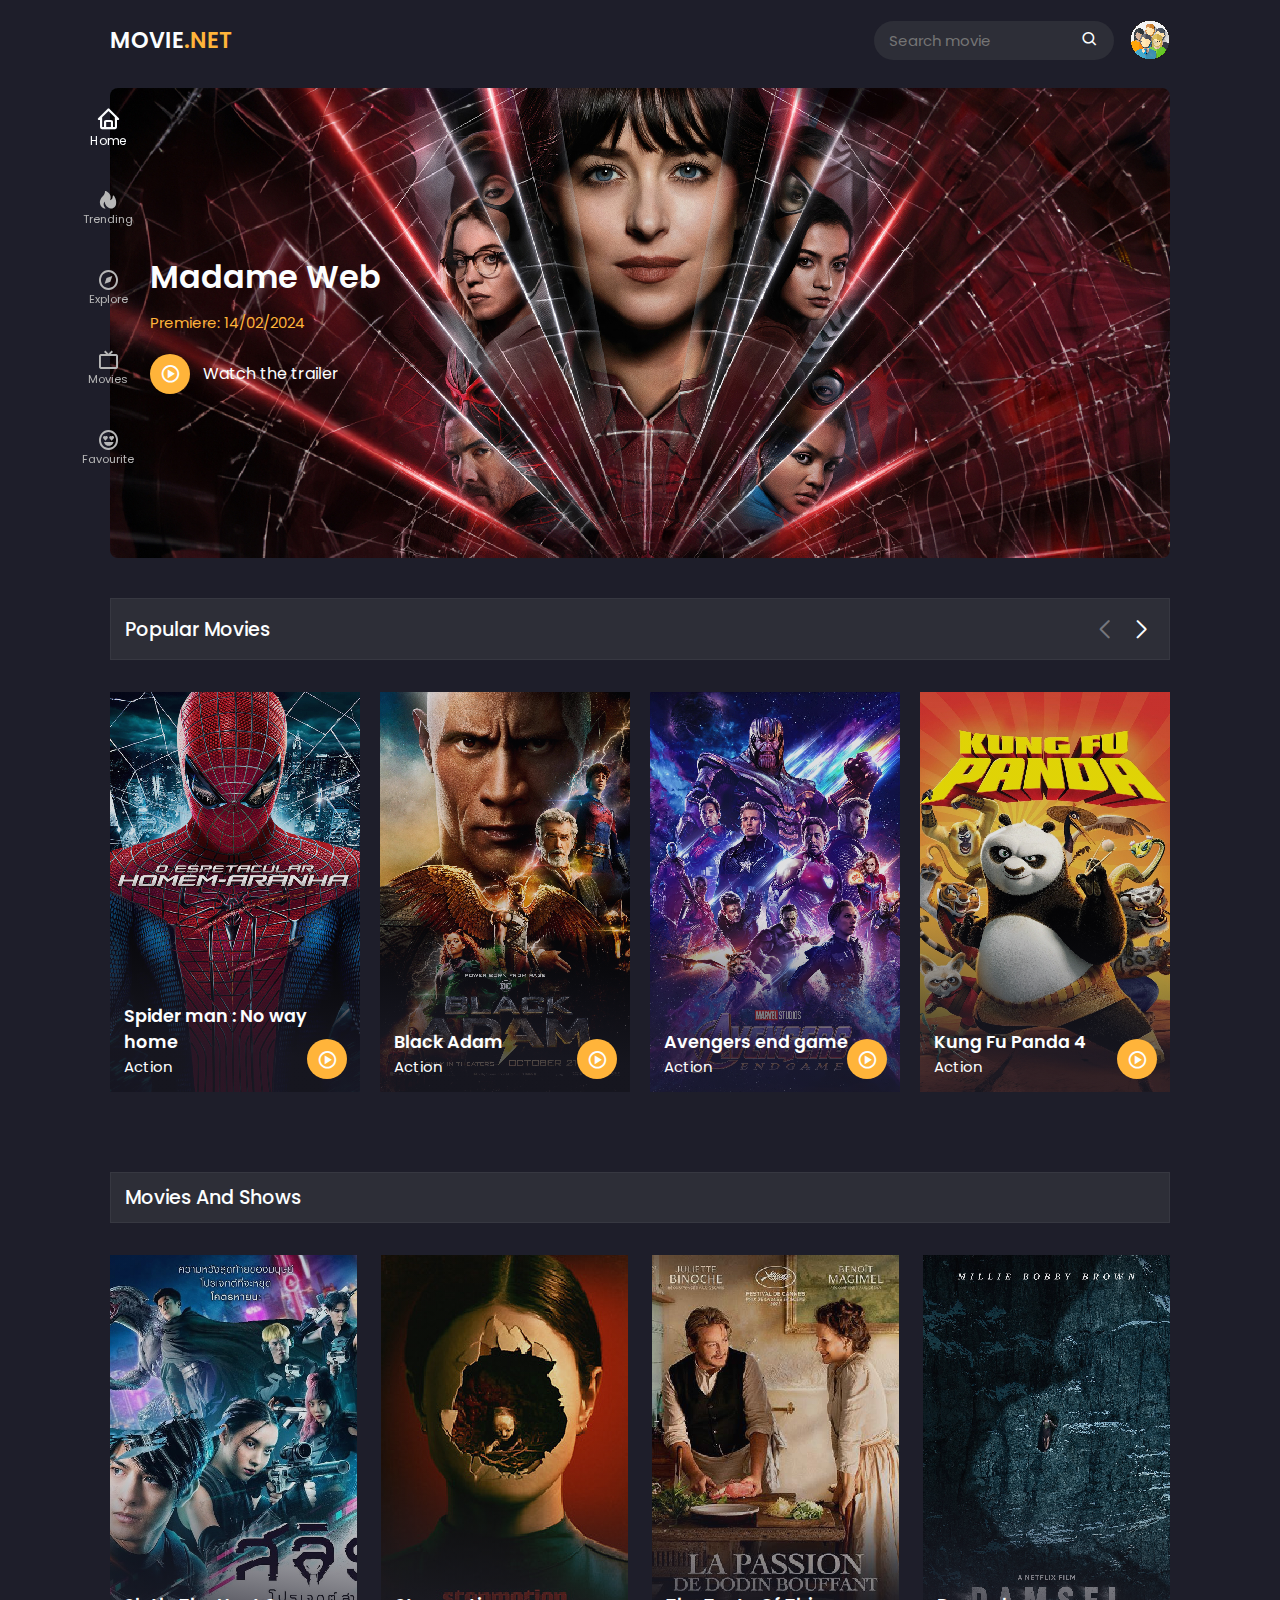
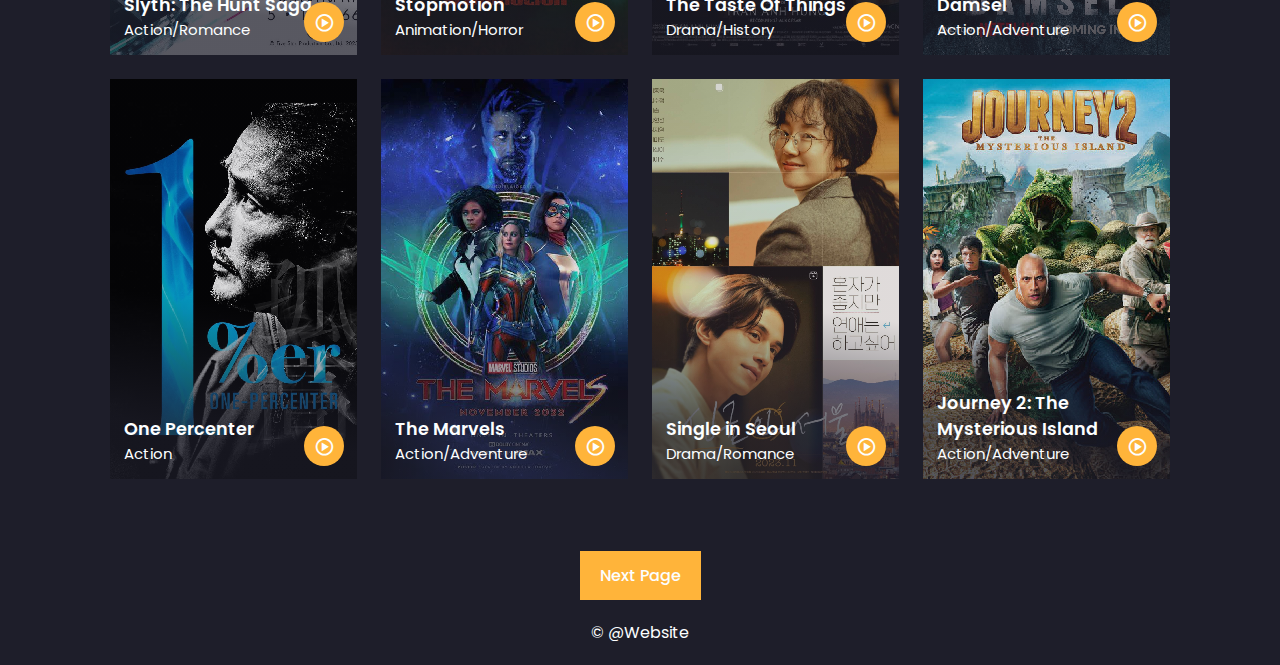
==== commit 13ffbb02: "nhờ danh fix cái cục play" ====
--- a/index.html
+++ b/index.html
@@ -22,7 +22,7 @@
             <img src="img/user.png" alt="" class="user-img">
         </a>
         <div class="navbar">
-            <a href="#Home" class="nav-link">
+            <a href="#Home" class="nav-link nav-active">
                 <i class='bx bx-home'></i>
                 <span class="nav-link-title">Home</span>
             </a>
--- a/style.css
+++ b/style.css
@@ -1,5 +1,6 @@
 @import url('https://fonts.googleapis.com/css2?family=Poppins:wght@400;500;600;700&display=swap');
-*{
+
+* {
     font-family: "Poppins", sans-serif;
     margin: 0;
     padding: 0;
@@ -8,57 +9,64 @@
     scroll-padding-top: 2rem;
 }
 
-:root{
+:root {
     --main-color: #ffb43a;
     --hover-color: hsl(37, 94%, 57%);
     --body-color: #1e1e2a;
     --container-color: #2d2e37;
-    --text-color : #fcfeff;
-}
+    --text-color: #fcfeff;
+}
+
 /*Custom Scroll Bar*/
-html::-webkit-scrollbar{
+html::-webkit-scrollbar {
     width: 0.5rem;
     background: transparent;
 }
-html::-webkit-scrollbar-thumb{
+
+html::-webkit-scrollbar-thumb {
     background: var(--main-color);
 }
+
 /*Seclection color*/
-::selection{
+::selection {
     background: var(--main-color);
     color: var(--text-color);
 }
 
 
-a{
+a {
     text-decoration: none;
 }
 
-li{
+li {
     list-style: none;
 }
-section{
+
+section {
     padding: 3rem 0 2rem;
 }
+
 img {
     width: 100%;
     image-rendering: pixelated;
 }
-.bx{
+
+.bx {
     cursor: pointer;
 }
 
-body{
-    background-color: var(--body-color) ;
-    color: var(--text-color);
-} 
-
-.container{
+body {
+    background-color: var(--body-color);
+    color: var(--text-color);
+}
+
+.container {
     max-width: 1060px;
     margin: auto;
     width: 100%;
 }
-head{
+
+head {
     position: fixed;
     top: 0;
     left: 0;
@@ -66,23 +74,27 @@
     background: var(--body-color);
     z-index: 100;
 }
-.nav{
+
+.nav {
     display: flex;
     align-items: center;
     justify-content: center;
     padding: 20px 0;
 }
-.logo{
+
+.logo {
     font-size: 1.4rem;
     color: var(--text-color);
     font-weight: 600;
     text-transform: uppercase;
     margin: 0 auto 0 0;
 }
-.logo span{
-    color: var(--main-color);
-}
-.search-box{
+
+.logo span {
+    color: var(--main-color);
+}
+
+.search-box {
     max-width: 240px;
     width: 100%;
     display: flex;
@@ -93,13 +105,16 @@
     border-radius: 4rem;
     margin-right: 1rem;
 }
+
 .search-box .bx:hover {
     color: var(--main-color);
 }
-.search-box .bx{
+
+.search-box .bx {
     font-size: 1.1rem;
 }
-#search-input{
+
+#search-input {
     width: 100%;
     border: none;
     outline: none;
@@ -107,10 +122,12 @@
     background: transparent;
     font-size: 0.938rem;
 }
-.user{
-    display: flex;
-}
-.user-img{
+
+.user {
+    display: flex;
+}
+
+.user-img {
     width: 40px;
     height: 40px;
     border-radius: 50%;
@@ -118,26 +135,41 @@
     object-position: center;
 }
 
-.navbar{
+.navbar {
     position: fixed;
     top: 12%;
     transform: translate(-15%);
-    left: 40px;
+    left: 90px;
     display: flex;
     flex-direction: column;
     row-gap: 2.5rem;
-}
-.nav-link{
+    z-index: 40;
+    font-size: 23px;
+}
+
+.nav-link {
     display: flex;
     flex-direction: column;
     align-items: center;
     color: #b7b7b7;
 }
-.nav-link:hover{
+
+.nav-link:hover,
+.nav-active{
     color: var(--text-color);
     transition: 0.3s all linear;
-}
-.home{
+    transform: scale(1.1);
+}
+
+.nav-link bx{
+    font-size: 1.6rem;
+}
+
+.nav-link-title{
+    font-size: 0.7rem;
+}
+
+.home {
     position: relative;
     min-height: 470px;
     display: flex;
@@ -145,6 +177,7 @@
     margin-top: 0rem !important;
     border-radius: 0.5rem;
 }
+
 .home-img{
     position: absolute;
     width: 100%;
@@ -153,24 +186,29 @@
     object-fit: cover;
     border-radius: 0.5rem;
 }
+
 .home-text{
-    padding: 40px; 
-}
+    padding: 40px;
+}
+
 .home-title{
     font-size: 2rem;
     font-weight: 600;
 }
+
 .home-text p{
     font-size: 0.938rem;
     margin: 10px 0 20px;
     color: var(--main-color);
 }
+
 .watch-btn{
     display: flex;
     align-items: center;
     column-gap: 0.8rem;
     color: var(--text-color);
 }
+
 .watch-btn .bx{
     font-size: 21px;
     background: var(--main-color);
@@ -181,13 +219,16 @@
     align-items: center;
     justify-content: center;
 }
+
 .watch-btn .bx:hover{
     background: var(--hover-color);
 }
+
 .watch-btn span{
     font-size: 1rem;
     font-weight: 400;
 }
+
 .heading{
     display: flex;
     align-items: center;
@@ -197,22 +238,26 @@
     border: 1px solid hsl(200 100% 99% / 5%);
     margin-bottom: 2rem;
 }
-.heading-title{
+
+.heading-title {
     font-size: 1.2rem;
     font-weight: 500;
 }
-.movie-box{
+
+.movie-box {
     position: relative;
     width: 100%;
     height: 400px;
     overflow: hidden;
 }
-.movie-box-img{
+
+.movie-box-img {
     width: 100%;
     height: 100%;
     object-fit: cover;
 }
-.movie-box .box-text{
+
+.movie-box .box-text {
     position: absolute;
     bottom: 0;
     left: 0;
@@ -223,73 +268,87 @@
     justify-content: flex-end;
     padding: 14px;
     background: linear-gradient(8deg, hsl(240 17% 14% / 74%)14%,
-                                      hsl(240 17% 14% / 14%) 44%);
+            hsl(240 17% 14% / 14%) 44%);
     overflow: hidden;
 }
-.movie-title{
+
+.movie-title {
     font-size: 1.1rem;
     font-weight: 600;
 }
-.movie-type{
+
+.movie-type {
     font-size: 0.938rem;
 }
-.play-btn{
+
+.play-btn {
     position: absolute;
     bottom: 0.8rem;
     right: 0.8rem;
 }
-.swiper-btn{
-    display: flex;
-}
-.swiper-button-next, 
-.swiper-button-prev{
+
+.swiper-btn {
+    display: flex;
+}
+
+.swiper-button-next,
+.swiper-button-prev {
     position: static !important;
     margin: 0 0 0 10px !important;
 }
-.swiper-button-next::after 
-.swiper-button-prev::after{
+
+.swiper-button-next::after, 
+.swiper-button-prev::after {
     color: var(--text-color);
     font-size: 18px !important;
     font-weight: 700;
 }
-.movies .heading{
+
+.movies .heading {
     padding: 10px 14px;
 }
-.movies-content{
+
+.movies-content {
     display: grid;
     grid-template-columns: repeat(auto-fit, minmax(247px, 1fr));
     gap: 1.5rem;
-}   
-.movies-content .movie-box:hover .movie-box-img{
+}
+
+.movies-content .movie-box:hover .movie-box-img {
     transform: scale(1.1);
     transition: 0.5s;
 }
-.next-page{
+
+.next-page {
     display: flex;
     align-items: center;
     justify-content: center;
     margin-top: 2.5rem;
 }
-.next-btn{
+
+.next-btn {
     background: var(--main-color);
     padding: 12px 20px;
     color: var(--text-color);
     font-weight: 500;
 }
-.next-btn:hover{
+
+.next-btn:hover {
     background: var(--hover-color);
     transition: 0.3s all linear;
 }
-.coypyright{
+
+.coypyright {
     text-align: center;
     padding: 20px;
 }
 
-.play-container{
+.play-container {
     position: relative;
     min-height: 540px;
 }
-.play-img{
+
+.play-img {
     position: absolute;
     width: 100%;
     height: 100%;
@@ -297,7 +356,8 @@
     object-position: center;
     z-index: -1;
 }
-.play-text{
+
+.play-text {
     position: absolute;
     bottom: 0;
     left: 0;
@@ -308,13 +368,15 @@
     justify-content: flex-end;
     padding: 40px;
     background: linear-gradient(8deg, hsl(240 17% 14% / 74%)14%,
-                                      hsl(240 17% 14% / 14%) 44%);
-}
-.play-text h2{
+            hsl(240 17% 14% / 14%) 44%);
+}
+
+.play-text h2 {
     font-size: 1.5rem;
     font-weight: 600;
 }
-.rating{
+
+.rating {
     display: flex;
     align-items: center;
     column-gap: 2px;
@@ -322,17 +384,20 @@
     color: var(--main-color);
     margin-top: 4px;
 }
-.tags{
+
+.tags {
     display: flex;
     align-items: center;
     column-gap: 8px;
     margin: 1rem 0;
 }
-.tags span{
+
+.tags span {
     background: var(--container-color);
     padding: 0 4px;
 }
-.play-movie{
+
+.play-movie {
     position: absolute;
     bottom: 18rem;
     right: 10rem;
@@ -346,22 +411,26 @@
     font-size: 24px;
     animation: animate 2s linear infinite;
 }
-@keyframes animate{
-    0%{
-    box-shadow: 0 0 0 0 rgb(255,180,58,0.7);
-    }
-    40%{
-        box-shadow: 0 0 0 50px rgb(255,193,7,0);
-    }
-    80%{
-        box-shadow: 0 0 0 50  rgb(255,193,7,0);
-    }
-    100%{
-        box-shadow: 0 0 0  rgb(255,193,7,0);
-    }
-}
-
-.video-container{
+
+@keyframes animate {
+    0% {
+        box-shadow: 0 0 0 0 rgb(255, 180, 58, 0.7);
+    }
+
+    40% {
+        box-shadow: 0 0 0 50px rgb(255, 193, 7, 0);
+    }
+
+    80% {
+        box-shadow: 0 0 0 50 rgb(255, 193, 7, 0);
+    }
+
+    100% {
+        box-shadow: 0 0 0 rgb(255, 193, 7, 0);
+    }
+}
+
+.video-container {
     position: fixed;
     top: 0;
     left: 0;
@@ -373,18 +442,22 @@
     background: hsl(234 10% 20% / 60%);
     z-index: 400;
 }
-.video-container.show-video{
-    display: flex;
-}
-.video-box{
+
+.video-container.show-video {
+    display: flex;
+}
+
+.video-box {
     position: relative;
     width: 70%;
 }
-.video-box #myvideo{
+
+.video-box #myvideo {
     width: 100%;
     aspect-ratio: 16/9;
 }
-.close-video{
+
+.close-video {
     position: absolute;
     top: 0rem;
     right: 0;
@@ -393,29 +466,32 @@
 }
 
 /*About Movie*/
-.about-movie h2{
+.about-movie h2 {
     font-size: 1.4rem;
     font-weight: 600;
     color: var(--main-color);
 }
-.about-movie p{
+
+.about-movie p {
     max-width: 600px;
     font-size: 0.938rem;
 }
 
 /*Cast*/
-.cast-heading{
+.cast-heading {
     font-size: 1.2rem;
     font-weight: 600;
     margin-bottom: 1rem;
     color: var(--main-color);
 }
-.cast{
+
+.cast {
     display: grid;
     grid-template-columns: repeat(auto-fit, minmax(150px, 150px));
     gap: 1rem;
 }
-.cast-img{
+
+.cast-img {
     width: 150px;
     height: 180px;
     object-fit: cover;
@@ -423,7 +499,7 @@
 }
 
 /*Downlaod*/
-.download{
+.download {
     max-width: 800px;
     width: 1005;
     margin: auto;
@@ -431,20 +507,23 @@
     justify-content: center;
     margin-top: 2rem;
 }
-.download-title{
+
+.download-title {
     text-align: center;
     font-size: 1.4rem;
     font-weight: 500;
     margin: 1.6rem 0;
     color: var(--main-color);
 }
-.download-link{
+
+.download-link {
     display: grid;
     grid-template-columns: repeat(3, 1fr);
     gap: 10px;
     margin-bottom: 2rem;
 }
-.download-link a{
+
+.download-link a {
     text-align: center;
     background: var(--main-color);
     padding: 12px 24px;
@@ -452,13 +531,18 @@
     letter-spacing: 1px;
     font-weight: 500;
 }
-.download-link a:hover{
+
+.download-link a:hover {
     background: var(--hover-color);
+}
+
+.swiper {
+    height: 400px;
 }
 
 /*Responsive*/
 @media (max-width:1170px) {
-    .navbar{
+    .navbar {
         bottom: 0;
         left: 0;
         right: 0;
@@ -469,59 +553,71 @@
         row-gap: 1px;
         padding: 10px;
         border-top: 1px solid hsl(200 100% 99% / 5%);
-        background: linear-gradient(
-            8deg, 
-            hsl(240 17% 14% / 100%) 5%,
-            hsl(240 17% 14% / 90%) 100%);
-    }
-    .nav-link .bx{
+        background: linear-gradient(8deg,
+                hsl(240 17% 14% / 100%) 5%,
+                hsl(240 17% 14% / 90%) 100%);
+    }
+
+    .nav-link .bx {
         font-size: 1.5rem;
     }
-    .coypyright{
+
+    .coypyright {
         margin-bottom: 4rem;
     }
 }
+
 @media (max-width: 1060px) {
-    .container{
+    .container {
         margin: 0 auto;
         width: 95%;
-    } 
-}
+    }
+}
+
 @media (max-width: 991px) {
-    .movie-box{
+    .movie-box {
         height: 340px;
-    } 
-    .movies-content{
+    }
+
+    .movies-content {
         grid-template-columns: repeat(auto-fit, minmax(214px, 1fr));
     }
 }
+
 @media (max-width: 888px) {
-    .nav{
+    .nav {
         padding: 14px 0;
-    } 
-    .home{
+    }
+
+    .home {
         min-height: 440px;
         margin-top: 4rem !important;
     }
-    .home-text{
+
+    .home-text {
         padding-left: 25px;
     }
-    .home-title{
+
+    .home-title {
         font-size: 1.6rem;
     }
-    .watch-btn span{
+
+    .watch-btn span {
         font-size: 0.9rem;
     }
-    .movie-title{
+
+    .movie-title {
         font-size: 1rem;
         padding-right: 30px;
     }
-    .play-container{
+
+    .play-container {
         min-height: 440px;
         margin-top: 4rem !important;
     }
-    .play-movie{
+
+    .play-movie {
         bottom: 14rem;
         right: 4rem;
     }
-}
+}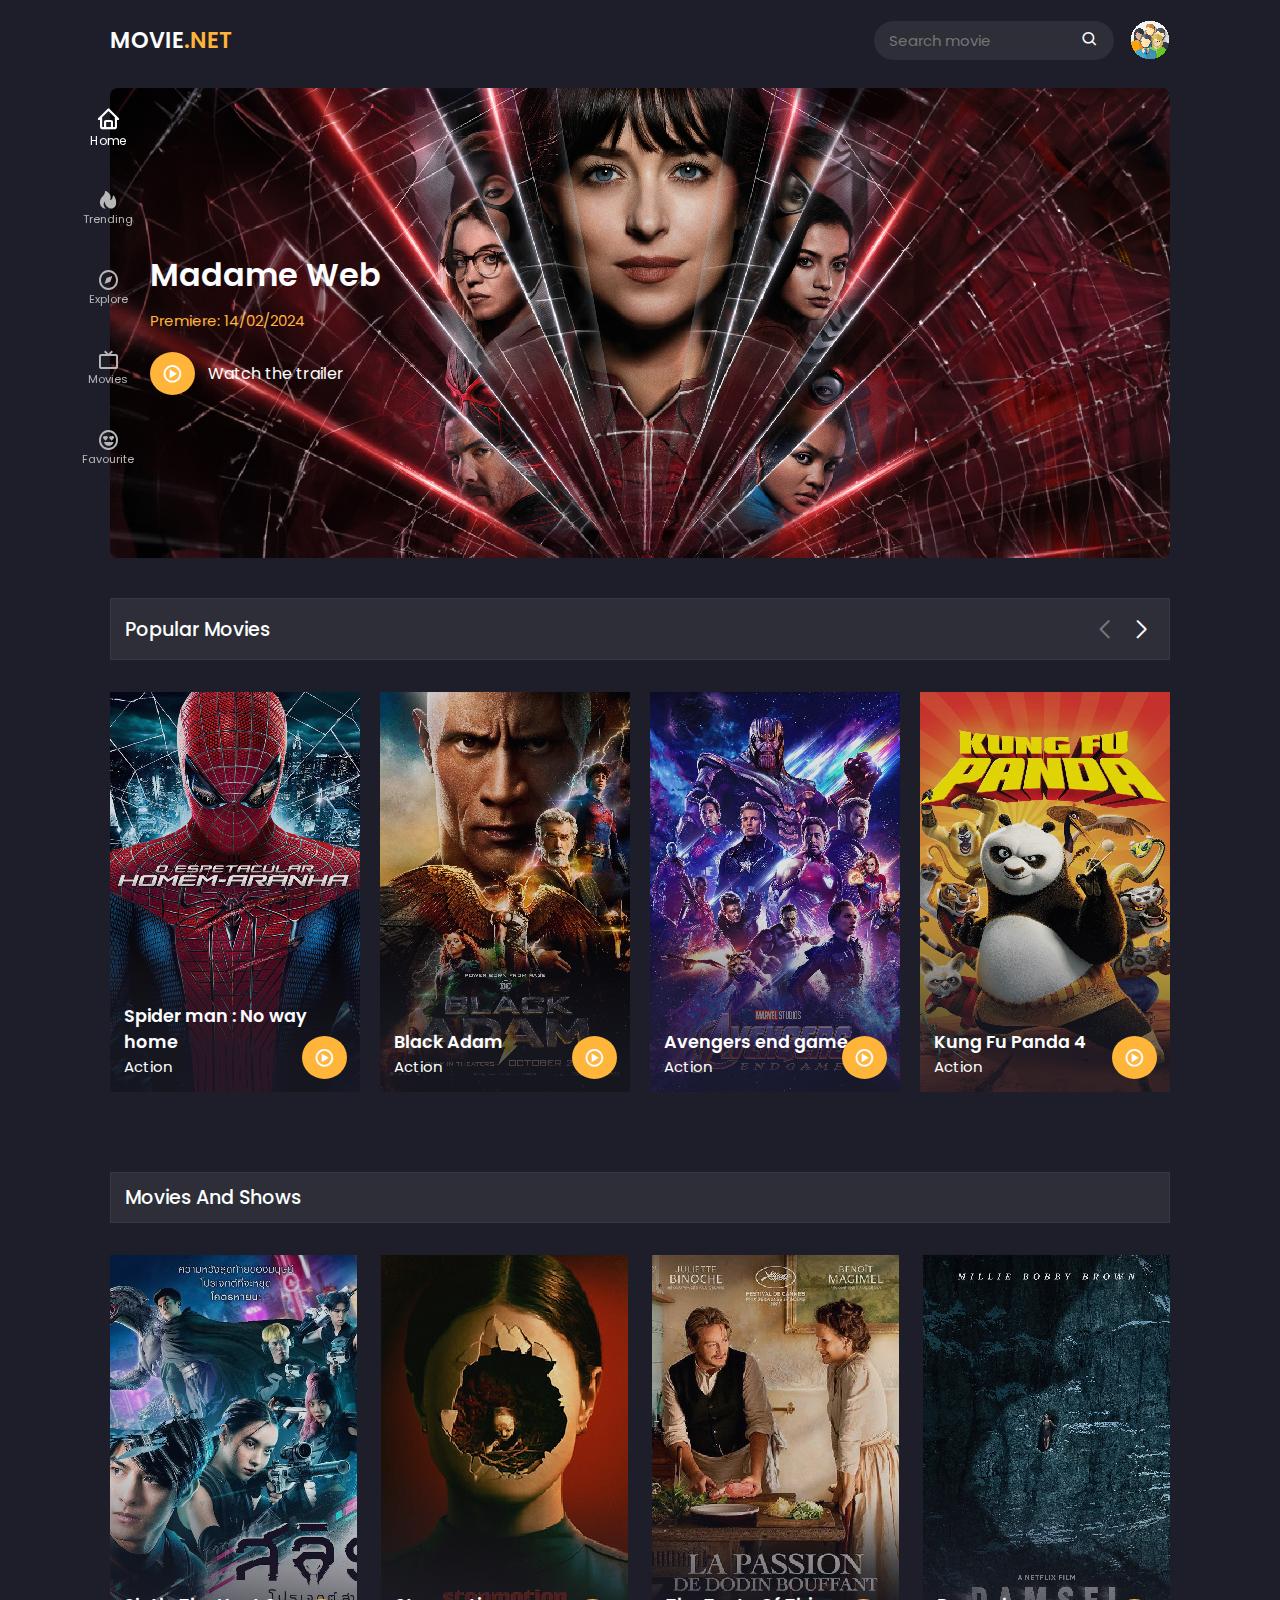
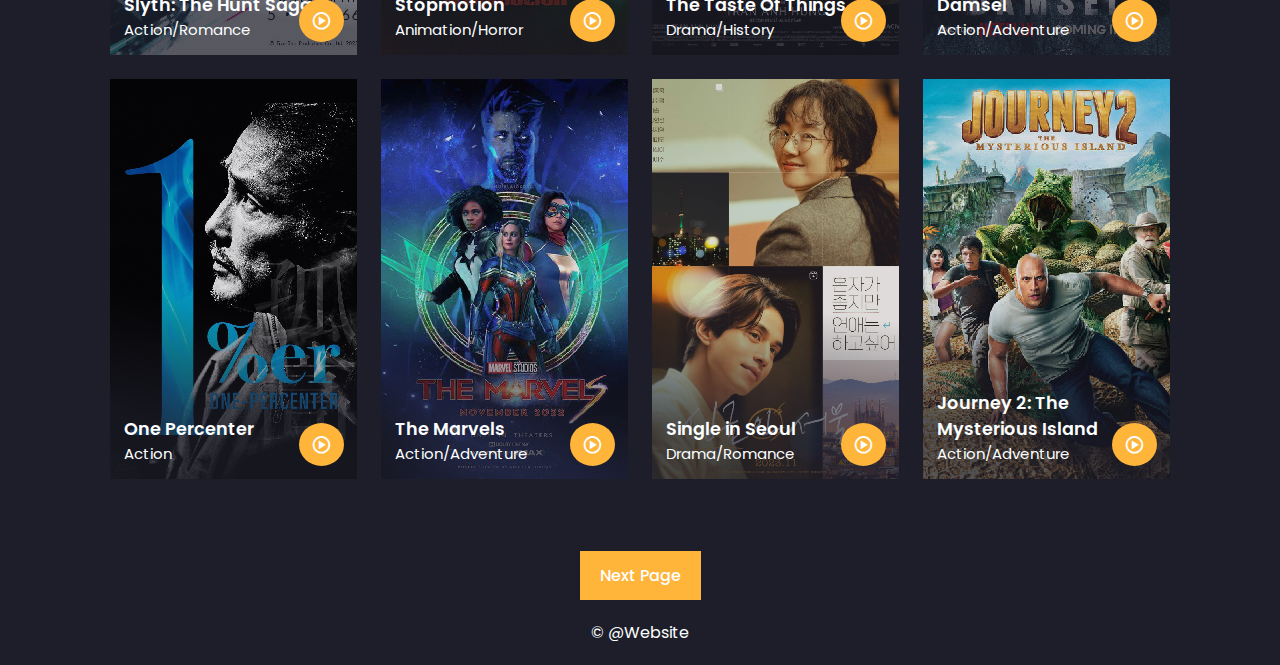
==== commit 19802dc3: "mới fix lỗi 2 nút play --> 1 nút play" ====
--- a/index.html
+++ b/index.html
@@ -1,4 +1,5 @@
 <html lang="en">
+
 <head>
     <meta charset="UTF-8">
     <meta name="viewport" content="width=device-width, initial-scale=1.0">
@@ -8,7 +9,9 @@
     <link rel="shortcut icon" href="img/fav-icon.png" type="image/x-icon">
     <link href='https://unpkg.com/boxicons@2.1.4/css/boxicons.min.css' rel='stylesheet'>
 </head>
+
 <body>
+
     <head>
         <div class="nav container">
             <a href="index.html" class="logo">
@@ -17,32 +20,32 @@
             <div class="search-box">
                 <input type="search" name="" id="search-input" placeholder="Search movie">
                 <i class='bx bx-search'></i>
-        </div>
-        <a href="#" class="user">
-            <img src="img/user.png" alt="" class="user-img">
-        </a>
-        <div class="navbar">
-            <a href="#Home" class="nav-link nav-active">
-                <i class='bx bx-home'></i>
-                <span class="nav-link-title">Home</span>
+            </div>
+            <a href="#" class="user">
+                <img src="img/user.png" alt="" class="user-img">
             </a>
-            <a href="#popular" class="nav-link">
-                <i class='bx bxs-hot'></i>
-                <span class="nav-link-title">Trending</span>
-            </a>
-            <a href="#movies" class="nav-link">
-                <i class='bx bx-compass' ></i>
-                <span class="nav-link-title">Explore</span>
-            </a>
-            <a href="play-page.html" class="nav-link">
-                <i class='bx bx-tv' ></i>
-                <span class="nav-link-title">Movies</span>
-            </a>
-            <a href="#Favourite" class="nav-link">
-                <i class='bx bx-happy-heart-eyes' ></i>
-                <span class="nav-link-title">Favourite</span>
-            </a>
-        </div>
+            <div class="navbar">
+                <a href="#Home" class="nav-link nav-active">
+                    <i class='bx bx-home'></i>
+                    <span class="nav-link-title">Home</span>
+                </a>
+                <a href="#popular" class="nav-link">
+                    <i class='bx bxs-hot'></i>
+                    <span class="nav-link-title">Trending</span>
+                </a>
+                <a href="#movies" class="nav-link">
+                    <i class='bx bx-compass'></i>
+                    <span class="nav-link-title">Explore</span>
+                </a>
+                <a href="play-page.html" class="nav-link">
+                    <i class='bx bx-tv'></i>
+                    <span class="nav-link-title">Movies</span>
+                </a>
+                <a href="#Favourite" class="nav-link">
+                    <i class='bx bx-happy-heart-eyes'></i>
+                    <span class="nav-link-title">Favourite</span>
+                </a>
+            </div>
         </div>
     </head>
     <section class="home container" id="home">
@@ -172,105 +175,105 @@
                 </div>
 
 
-              </div>
-              
+            </div>
+
         </div>
     </section>
     <section class="movies container" id="movies">
         <div class="heading">
             <h2 class="heading-title">Movies And Shows</h2>
         </div>
-            <div class="movies-content">
-                <!-- movie 1 -->
-                <div class="movie-box">
-                    <img src="img/Sthyththehunt.jpg" alt="" class="movie-box-img">
-                    <div class="box-text">
-                        <h2 class="movie-title">Slyth: The Hunt Saga</h2>
-                        <span class="movie-type">Action/Romance</span>
-                        <a href="#" class="watch-btn play-btn">
-                            <i class='bx bx-play-circle'></i>
-                        </a>
-                    </div>
-                </div>
-                 <!-- movie 2 -->
-                 <div class="movie-box">
-                    <img src="img/Stop.jpg" alt="" class="movie-box-img">
-                    <div class="box-text">
-                        <h2 class="movie-title">Stopmotion</h2>
-                        <span class="movie-type">Animation/Horror</span>
-                        <a href="#" class="watch-btn play-btn">
-                            <i class='bx bx-play-circle'></i>
-                        </a>
-                    </div>
-                </div>
-                 <!-- movie 3 -->
-                 <div class="movie-box">
-                    <img src="img/thetasteofthing.jpg" alt="" class="movie-box-img">
-                    <div class="box-text">
-                        <h2 class="movie-title">The Taste Of Things</h2>
-                        <span class="movie-type">Drama/History</span>
-                        <a href="#" class="watch-btn play-btn">
-                            <i class='bx bx-play-circle'></i>
-                        </a>
-                    </div>
-                </div>
-                 <!-- movie 4 -->
-                 <div class="movie-box">
-                    <img src="img/Damsel.jpg" alt="" class="movie-box-img">
-                    <div class="box-text">
-                        <h2 class="movie-title">Damsel</h2>
-                        <span class="movie-type">Action/Adventure</span>
-                        <a href="#" class="watch-btn play-btn">
-                            <i class='bx bx-play-circle'></i>
-                        </a>
-                    </div>
-                </div>
-                 <!-- movie 5 -->
-                 <div class="movie-box">
-                    <img src="img/1per.jpg" alt="" class="movie-box-img">
-                    <div class="box-text">
-                        <h2 class="movie-title">One Percenter</h2>
-                        <span class="movie-type">Action</span>
-                        <a href="#" class="watch-btn play-btn">
-                            <i class='bx bx-play-circle'></i>
-                        </a>
-                    </div>
-                </div>
-                 <!-- movie 6 -->
-                 <div class="movie-box">
-                    <img src="img/themavel.jpg" alt="" class="movie-box-img">
-                    <div class="box-text">
-                        <h2 class="movie-title">The Marvels</h2>
-                        <span class="movie-type">Action/Adventure</span>
-                        <a href="#" class="watch-btn play-btn">
-                            <i class='bx bx-play-circle'></i>
-                        </a>
-                    </div>
-                </div>
-                 <!-- movie 7 -->
-                 <div class="movie-box">
-                    <img src="img/singleofS.png" alt="" class="movie-box-img">
-                    <div class="box-text">
-                        <h2 class="movie-title">Single in Seoul</h2>
-                        <span class="movie-type">Drama/Romance</span>
-                        <a href="#" class="watch-btn play-btn">
-                            <i class='bx bx-play-circle'></i>
-                        </a>
-                    </div>
-                </div>
-                 <!-- movie 8 -->
-                 <div class="movie-box">
-                    <img src="img/Journey2.jpg" alt="" class="movie-box-img">
-                    <div class="box-text">
-                        <h2 class="movie-title">Journey 2: The Mysterious Island</h2>
-                        <span class="movie-type">Action/Adventure</span>
-                        <a href="#" class="watch-btn play-btn">
-                            <i class='bx bx-play-circle'></i>
-                        </a>
-                    </div>
-                </div>
-            </div>
-        
+        <div class="movies-content">
+            <!-- movie 1 -->
+            <div class="movie-box">
+                <img src="img/Sthyththehunt.jpg" alt="" class="movie-box-img">
+                <div class="box-text">
+                    <h2 class="movie-title">Slyth: The Hunt Saga</h2>
+                    <span class="movie-type">Action/Romance</span>
+                    <a href="#" class="watch-btn play-btn">
+                        <i class='bx bx-play-circle'></i>
+                    </a>
+                </div>
+            </div>
+            <!-- movie 2 -->
+            <div class="movie-box">
+                <img src="img/Stop.jpg" alt="" class="movie-box-img">
+                <div class="box-text">
+                    <h2 class="movie-title">Stopmotion</h2>
+                    <span class="movie-type">Animation/Horror</span>
+                    <a href="#" class="watch-btn play-btn">
+                        <i class='bx bx-play-circle'></i>
+                    </a>
+                </div>
+            </div>
+            <!-- movie 3 -->
+            <div class="movie-box">
+                <img src="img/thetasteofthing.jpg" alt="" class="movie-box-img">
+                <div class="box-text">
+                    <h2 class="movie-title">The Taste Of Things</h2>
+                    <span class="movie-type">Drama/History</span>
+                    <a href="#" class="watch-btn play-btn">
+                        <i class='bx bx-play-circle'></i>
+                    </a>
+                </div>
+            </div>
+            <!-- movie 4 -->
+            <div class="movie-box">
+                <img src="img/Damsel.jpg" alt="" class="movie-box-img">
+                <div class="box-text">
+                    <h2 class="movie-title">Damsel</h2>
+                    <span class="movie-type">Action/Adventure</span>
+                    <a href="#" class="watch-btn play-btn">
+                        <i class='bx bx-play-circle'></i>
+                    </a>
+                </div>
+            </div>
+            <!-- movie 5 -->
+            <div class="movie-box">
+                <img src="img/1per.jpg" alt="" class="movie-box-img">
+                <div class="box-text">
+                    <h2 class="movie-title">One Percenter</h2>
+                    <span class="movie-type">Action</span>
+                    <a href="#" class="watch-btn play-btn">
+                        <i class='bx bx-play-circle'></i>
+                    </a>
+                </div>
+            </div>
+            <!-- movie 6 -->
+            <div class="movie-box">
+                <img src="img/themavel.jpg" alt="" class="movie-box-img">
+                <div class="box-text">
+                    <h2 class="movie-title">The Marvels</h2>
+                    <span class="movie-type">Action/Adventure</span>
+                    <a href="#" class="watch-btn play-btn">
+                        <i class='bx bx-play-circle'></i>
+                    </a>
+                </div>
+            </div>
+            <!-- movie 7 -->
+            <div class="movie-box">
+                <img src="img/singleofS.png" alt="" class="movie-box-img">
+                <div class="box-text">
+                    <h2 class="movie-title">Single in Seoul</h2>
+                    <span class="movie-type">Drama/Romance</span>
+                    <a href="#" class="watch-btn play-btn">
+                        <i class='bx bx-play-circle'></i>
+                    </a>
+                </div>
+            </div>
+            <!-- movie 8 -->
+            <div class="movie-box">
+                <img src="img/Journey2.jpg" alt="" class="movie-box-img">
+                <div class="box-text">
+                    <h2 class="movie-title">Journey 2: The Mysterious Island</h2>
+                    <span class="movie-type">Action/Adventure</span>
+                    <a href="#" class="watch-btn play-btn">
+                        <i class='bx bx-play-circle'></i>
+                    </a>
+                </div>
+            </div>
+        </div>
+
     </section>
     <div class="next-page">
         <a href="#" class="next-btn">Next Page</a>
@@ -284,4 +287,5 @@
     <script src="./js/swiper-bundle.min.js"></script>
     <script src="js/main.js"></script>
 </body>
+
 </html>--- a/style.css
+++ b/style.css
@@ -155,17 +155,17 @@
 }
 
 .nav-link:hover,
-.nav-active{
+.nav-active {
     color: var(--text-color);
     transition: 0.3s all linear;
     transform: scale(1.1);
 }
 
-.nav-link bx{
+.nav-link bx {
     font-size: 1.6rem;
 }
 
-.nav-link-title{
+.nav-link-title {
     font-size: 0.7rem;
 }
 
@@ -178,7 +178,7 @@
     border-radius: 0.5rem;
 }
 
-.home-img{
+.home-img {
     position: absolute;
     width: 100%;
     height: 100%;
@@ -187,49 +187,49 @@
     border-radius: 0.5rem;
 }
 
-.home-text{
+.home-text {
     padding: 40px;
 }
 
-.home-title{
+.home-title {
     font-size: 2rem;
     font-weight: 600;
 }
 
-.home-text p{
+.home-text p {
     font-size: 0.938rem;
     margin: 10px 0 20px;
     color: var(--main-color);
 }
 
-.watch-btn{
+.watch-btn {
     display: flex;
     align-items: center;
     column-gap: 0.8rem;
     color: var(--text-color);
 }
 
-.watch-btn .bx{
+.watch-btn .bx {
     font-size: 21px;
     background: var(--main-color);
-    width: 40px;
-    height: 40px;
+    width: 45px;
+    height: 43px;
     border-radius: 50%;
     display: flex;
     align-items: center;
     justify-content: center;
 }
 
-.watch-btn .bx:hover{
+.watch-btn .bx:hover {
     background: var(--hover-color);
 }
 
-.watch-btn span{
+.watch-btn span {
     font-size: 1rem;
     font-weight: 400;
 }
 
-.heading{
+.heading {
     display: flex;
     align-items: center;
     justify-content: space-between;
@@ -297,7 +297,7 @@
     margin: 0 0 0 10px !important;
 }
 
-.swiper-button-next::after, 
+.swiper-button-next::after,
 .swiper-button-prev::after {
     color: var(--text-color);
     font-size: 18px !important;
@@ -399,8 +399,8 @@
 
 .play-movie {
     position: absolute;
-    bottom: 18rem;
-    right: 10rem;
+    /* bottom: 18rem;
+    right: 10rem; */
     display: flex !important;
     align-items: center;
     justify-content: center;
@@ -538,6 +538,10 @@
 
 .swiper {
     height: 400px;
+}
+
+.tl {
+    margin-left: 52px;
 }
 
 /*Responsive*/
